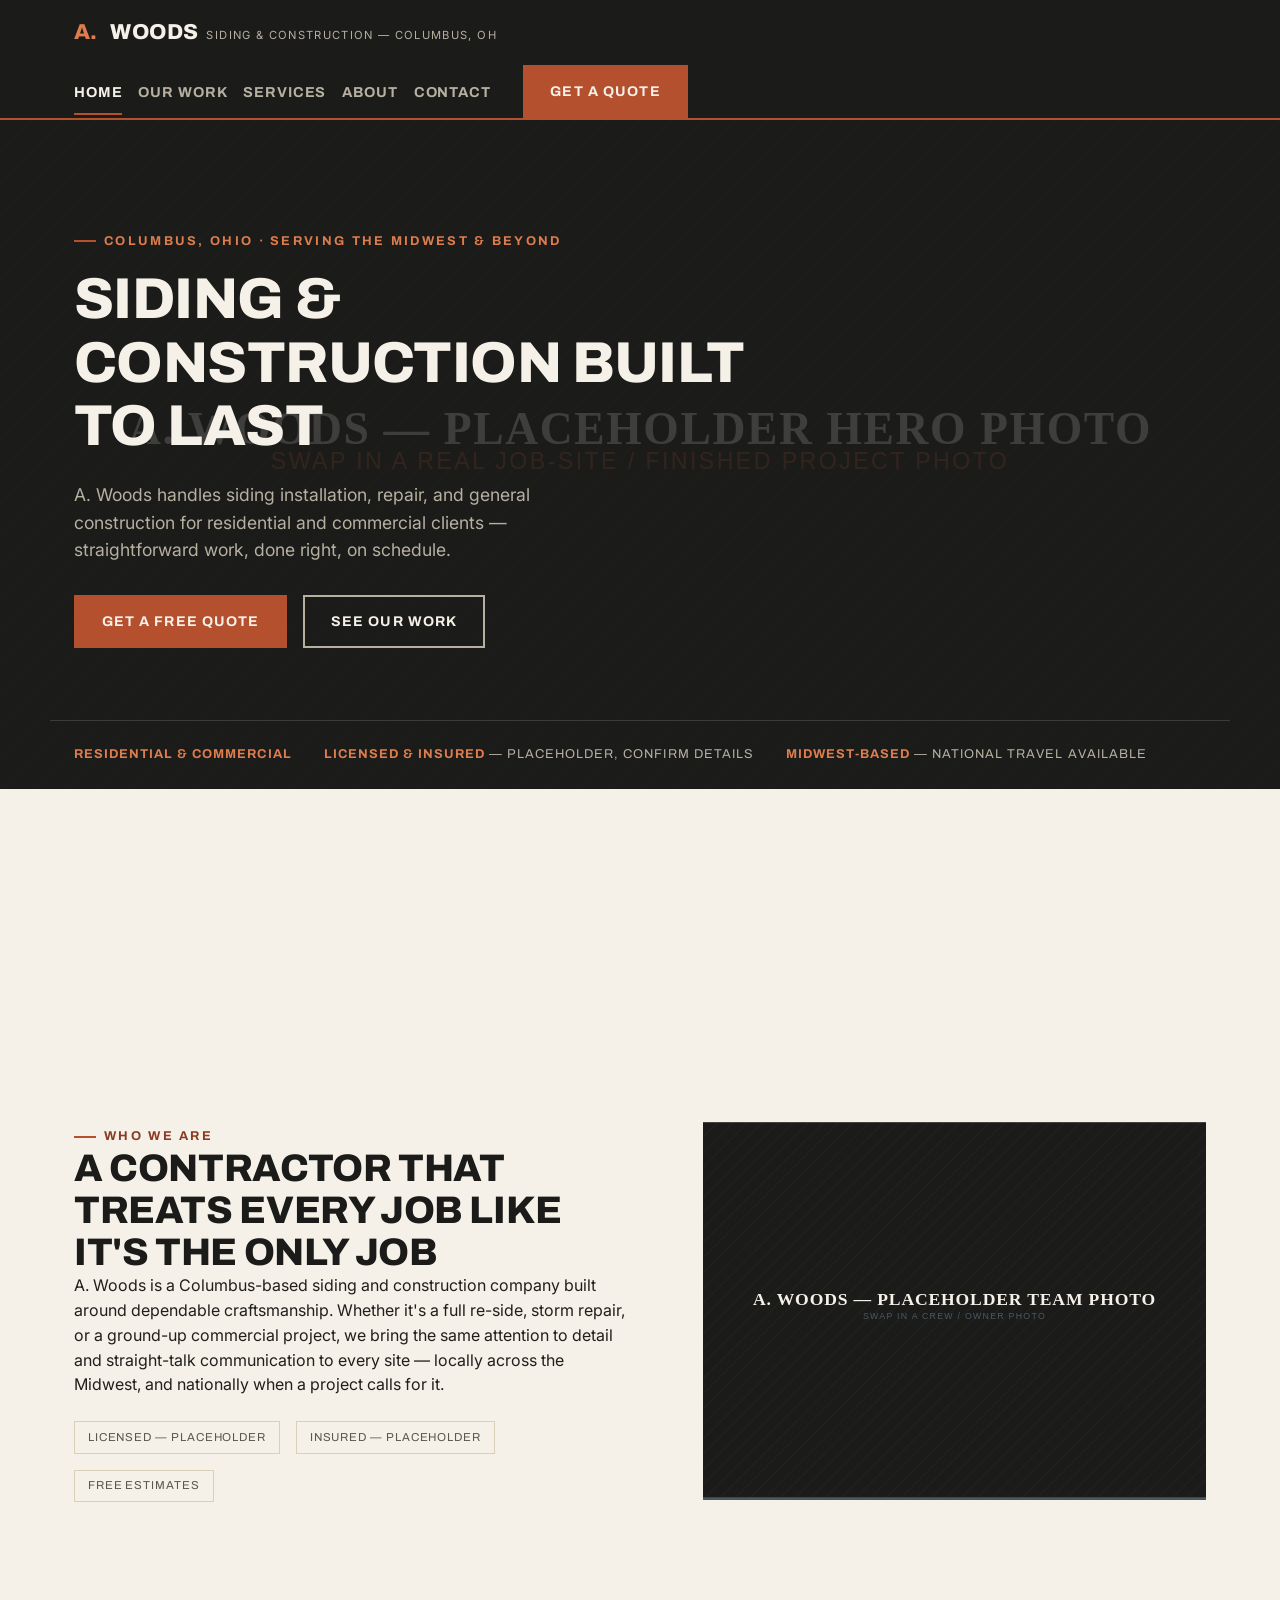
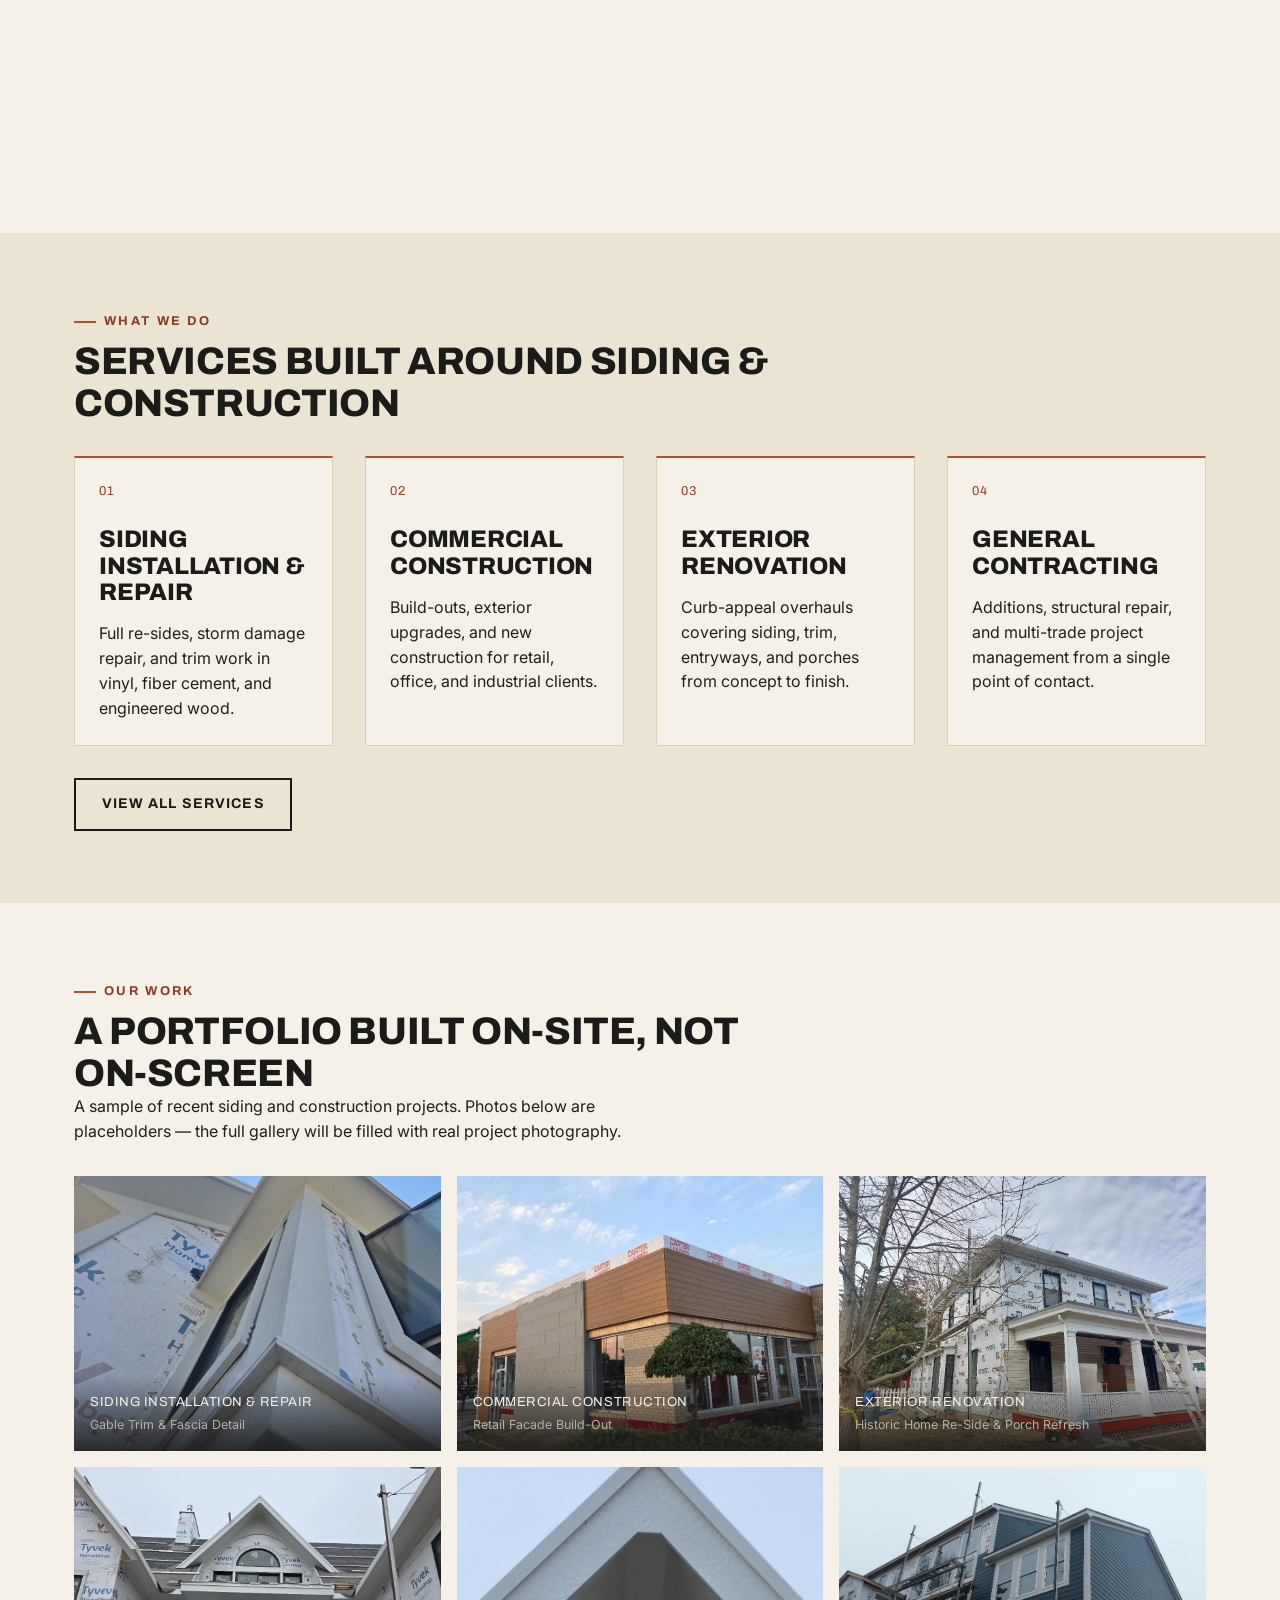
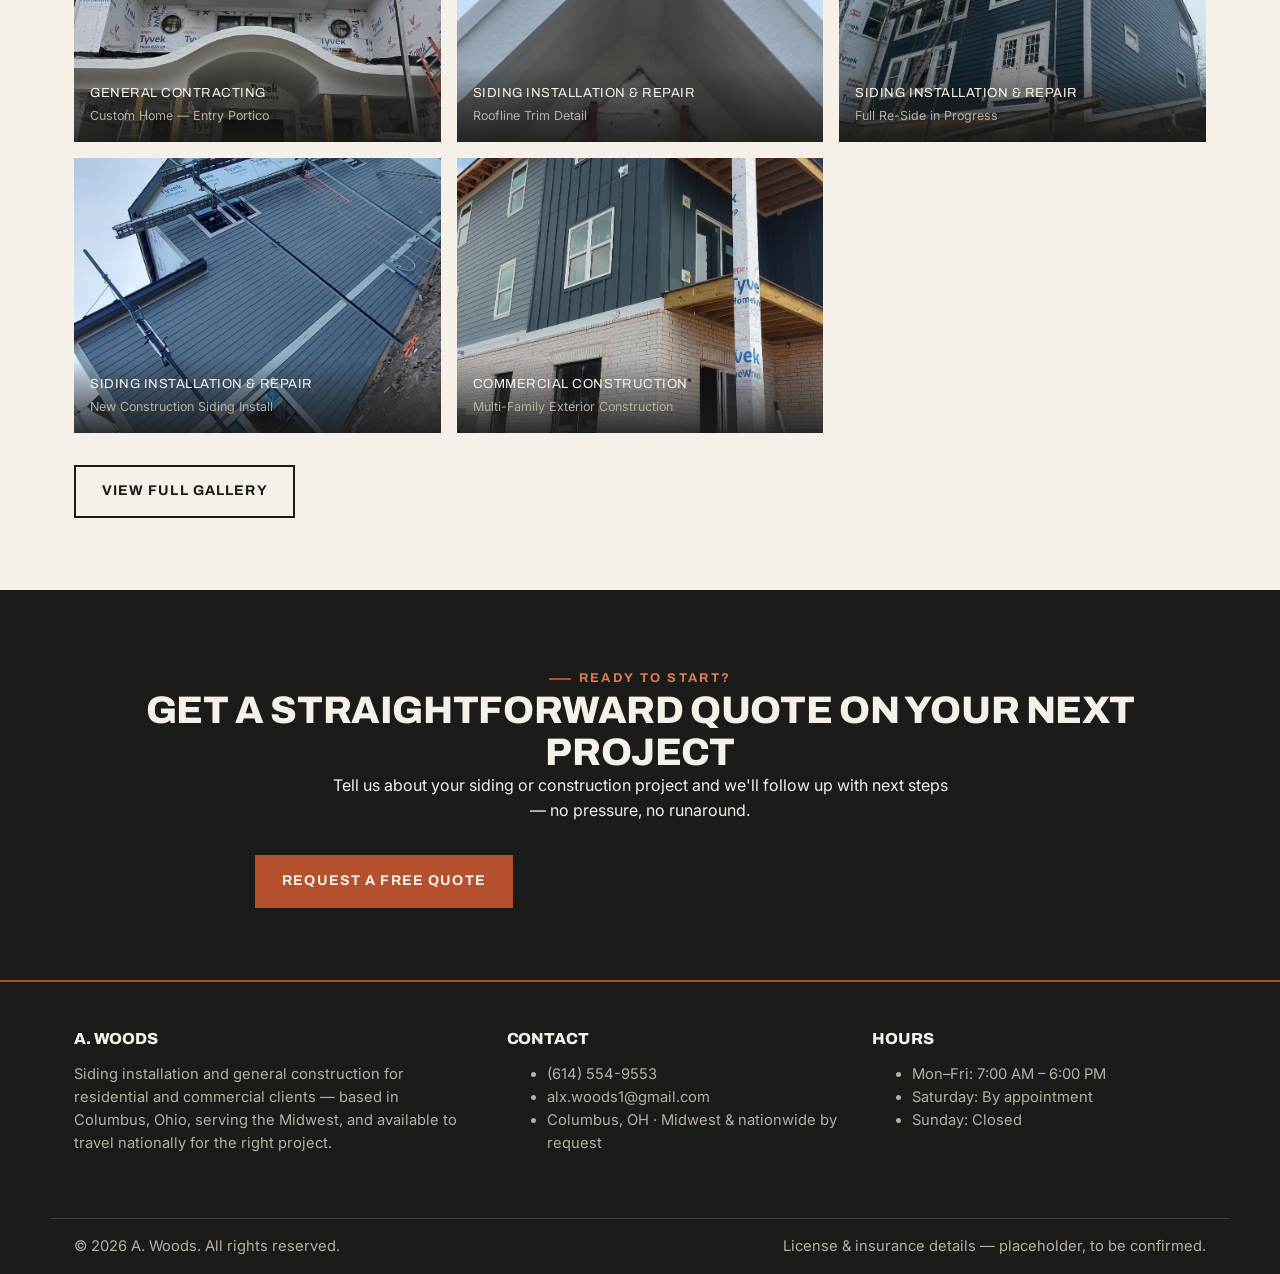
==== index.html @ 6a382641 "Initial commit: A. Woods marketing site prototype Static HTML/CSS/JS site with home, gallery (filter" ====
<!DOCTYPE html>
<html lang="en">
<head>
  <meta charset="UTF-8" />
  <meta name="viewport" content="width=device-width, initial-scale=1.0" />
  <title>A. Woods | Siding &amp; Construction Contractor — Columbus, OH</title>
  <meta name="description" content="A. Woods is a Columbus, Ohio-based siding installation and general construction contractor serving the Midwest and available nationally. Explore our project gallery and request a free quote." />
  <meta property="og:title" content="A. Woods | Siding & Construction Contractor" />
  <meta property="og:description" content="Siding installation and general construction, residential and commercial. Based in Columbus, Ohio — serving the Midwest and beyond." />
  <meta property="og:type" content="website" />
  <!-- NOTE: og:url intentionally omitted — add an absolute URL once a permanent domain is live (see README migration checklist). -->
  <link rel="icon" type="image/svg+xml" href="images/icons/favicon.svg" />
  <link rel="preconnect" href="https://fonts.googleapis.com" />
  <link rel="preconnect" href="https://fonts.gstatic.com" crossorigin />
  <link href="https://fonts.googleapis.com/css2?family=Archivo:wght@700;800&family=Inter:wght@400;500;600&display=swap" rel="stylesheet" />
  <link rel="stylesheet" href="css/base.css" />
  <link rel="stylesheet" href="css/layout.css" />
  <link rel="stylesheet" href="css/components.css" />
</head>
<body>
  <a class="skip-link" href="#main">Skip to content</a>

  <header class="site-header">
    <div class="container site-header__bar">
      <a class="brand" href="index.html"><span class="brand__mark">A.</span>&nbsp;Woods<span class="brand__tag">Siding &amp; Construction — Columbus, OH</span></a>
      <button type="button" class="nav-toggle" id="nav-toggle" aria-expanded="false" aria-controls="site-nav">
        <span class="visually-hidden">Menu</span>
        <span class="nav-toggle__icon" aria-hidden="true"></span>
      </button>
    </div>
    <nav class="site-nav container" id="site-nav" aria-label="Primary">
      <ul class="site-nav__list">
        <li><a class="site-nav__link" href="index.html" aria-current="page">Home</a></li>
        <li><a class="site-nav__link" href="gallery.html">Our Work</a></li>
        <li><a class="site-nav__link" href="services.html">Services</a></li>
        <li><a class="site-nav__link" href="about.html">About</a></li>
        <li><a class="site-nav__link" href="contact.html">Contact</a></li>
      </ul>
      <a class="btn btn--primary site-nav__cta" href="contact.html">Get a Quote</a>
    </nav>
  </header>

  <main id="main">
    <section class="hero">
      <div class="hero__media">
        <!-- PLACEHOLDER IMAGE — swap for a real job-site or finished-project photo -->
        <img src="images/hero/hero-home.svg" alt="" loading="eager" width="1600" height="1000" />
      </div>
      <div class="hero__scrim"></div>
      <div class="container hero__content">
        <p class="eyebrow" style="color:var(--accent-light)">Columbus, Ohio · Serving the Midwest &amp; Beyond</p>
        <h1>Siding &amp; Construction Built to Last</h1>
        <p class="hero__lede">A. Woods handles siding installation, repair, and general construction for residential and commercial clients — straightforward work, done right, on schedule.</p>
        <div class="hero__actions">
          <a class="btn btn--primary" href="contact.html">Get a Free Quote</a>
          <a class="btn btn--outline" href="gallery.html">See Our Work</a>
        </div>
      </div>
      <div class="container hero__strip">
        <span><strong>Residential &amp; Commercial</strong></span>
        <span><strong>Licensed &amp; Insured</strong> — placeholder, confirm details</span>
        <span><strong>Midwest-Based</strong> — national travel available</span>
      </div>
    </section>

    <section class="section">
      <div class="container split">
        <div>
          <p class="eyebrow">Who We Are</p>
          <h2>A Contractor That Treats Every Job Like It's the Only Job</h2>
          <p>A. Woods is a Columbus-based siding and construction company built around dependable craftsmanship. Whether it's a full re-side, storm repair, or a ground-up commercial project, we bring the same attention to detail and straight-talk communication to every site — locally across the Midwest, and nationally when a project calls for it.</p>
          <div class="badge-row">
            <span class="badge">Licensed — placeholder</span>
            <span class="badge">Insured — placeholder</span>
            <span class="badge">Free Estimates</span>
          </div>
        </div>
        <div>
          <img src="images/hero/about-team.svg" alt="Placeholder photo standing in for the A. Woods crew or ownership." loading="lazy" decoding="async" width="1200" height="900" />
        </div>
      </div>
    </section>

    <section class="section section--dim">
      <div class="container">
        <div class="section-head">
          <p class="eyebrow">What We Do</p>
          <h2>Services Built Around Siding &amp; Construction</h2>
        </div>
        <div class="grid grid--4">
          <article class="card card--service">
            <span class="card--service__index">01</span>
            <h3>Siding Installation &amp; Repair</h3>
            <p>Full re-sides, storm damage repair, and trim work in vinyl, fiber cement, and engineered wood.</p>
          </article>
          <article class="card card--service">
            <span class="card--service__index">02</span>
            <h3>Commercial Construction</h3>
            <p>Build-outs, exterior upgrades, and new construction for retail, office, and industrial clients.</p>
          </article>
          <article class="card card--service">
            <span class="card--service__index">03</span>
            <h3>Exterior Renovation</h3>
            <p>Curb-appeal overhauls covering siding, trim, entryways, and porches from concept to finish.</p>
          </article>
          <article class="card card--service">
            <span class="card--service__index">04</span>
            <h3>General Contracting</h3>
            <p>Additions, structural repair, and multi-trade project management from a single point of contact.</p>
          </article>
        </div>
        <p style="margin-top: var(--space-4);"><a class="btn btn--outline-ink" href="services.html">View All Services</a></p>
      </div>
    </section>

    <section class="section">
      <div class="container">
        <div class="section-head">
          <p class="eyebrow">Our Work</p>
          <h2>A Portfolio Built On-Site, Not On-Screen</h2>
          <p>A sample of recent siding and construction projects. Photos below are placeholders — the full gallery will be filled with real project photography.</p>
        </div>
        <div class="gallery-grid" id="gallery-preview" aria-live="polite"></div>
        <p style="margin-top: var(--space-4);"><a class="btn btn--outline-ink" href="gallery.html">View Full Gallery</a></p>
      </div>
    </section>

    <section class="section section--ink">
      <div class="container" style="text-align:center;">
        <p class="eyebrow" style="justify-content:center;color:var(--accent-light)">Ready to Start?</p>
        <h2>Get a Straightforward Quote on Your Next Project</h2>
        <p style="margin-inline:auto;">Tell us about your siding or construction project and we'll follow up with next steps — no pressure, no runaround.</p>
        <p style="margin-top: var(--space-4);"><a class="btn btn--primary" href="contact.html">Request a Free Quote</a></p>
      </div>
    </section>
  </main>

  <footer class="site-footer">
    <div class="container site-footer__grid">
      <div>
        <h3>A. Woods</h3>
        <p>Siding installation and general construction for residential and commercial clients — based in Columbus, Ohio, serving the Midwest, and available to travel nationally for the right project.</p>
      </div>
      <div>
        <h3>Contact</h3>
        <ul>
          <li><a href="tel:+16145549553">(614) 554-9553</a></li>
          <li><a href="mailto:alx.woods1@gmail.com">alx.woods1@gmail.com</a></li>
          <li>Columbus, OH · Midwest &amp; nationwide by request</li>
        </ul>
      </div>
      <div>
        <h3>Hours</h3>
        <ul>
          <li>Mon–Fri: 7:00 AM – 6:00 PM</li>
          <li>Saturday: By appointment</li>
          <li>Sunday: Closed</li>
        </ul>
      </div>
    </div>
    <div class="container site-footer__bottom">
      <p>&copy; <span id="year">2026</span> A. Woods. All rights reserved.</p>
      <p>License &amp; insurance details — placeholder, to be confirmed.</p>
    </div>
  </footer>

  <script src="js/config.js"></script>
  <script src="js/nav.js" defer></script>
  <script src="js/gallery.js" defer></script>
</body>
</html>
---- css/base.css ----
/* ==========================================================================
   A. Woods — base.css
   Reset, design tokens, and base typography.
   ========================================================================== */

:root {
  /* ---- Color tokens ----
     Warm charcoal + cream, rust accent, steel secondary.
     No blue/purple gradients by design — this is an industrial palette. */
  --ink: #1b1b1a;
  --ink-soft: #262523;
  --line-dark: #3d3b36;

  --paper: #f5f1e8;
  --paper-dim: #ece4d2;
  --line: #d9d0ba;

  --text: #201f1c;
  --text-muted: #5c584e;
  --text-on-ink: #f5f1e8;
  --text-on-ink-muted: #b6b0a1;

  --accent: #b5502f;       /* rust — backgrounds, borders, buttons */
  --accent-dark: #8a3c22;  /* accent text on paper (contrast-safe) */
  --accent-light: #dd7c4c; /* accent text/links on ink */

  --steel: #4a5a63;
  --steel-dark: #38454c;

  /* ---- Type ---- */
  --font-head: "Archivo", "Arial Narrow", Arial, sans-serif;
  --font-body: "Inter", -apple-system, BlinkMacSystemFont, "Segoe UI", Roboto, sans-serif;

  /* ---- Spacing scale ---- */
  --space-1: 0.5rem;
  --space-2: 1rem;
  --space-3: 1.5rem;
  --space-4: 2rem;
  --space-5: 3rem;
  --space-6: 4.5rem;
  --space-7: 6.5rem;

  --container-w: 1180px;
  --border-w: 2px;
  --focus-ring: 3px solid var(--accent-dark);
}

/* ---- Reset ---- */
*,
*::before,
*::after {
  box-sizing: border-box;
}

html {
  -webkit-text-size-adjust: 100%;
  scroll-behavior: smooth;
}

body,
h1, h2, h3, h4, p,
figure, blockquote, dl, dd {
  margin: 0;
}

ul[class], ol[class] {
  margin: 0;
  padding: 0;
  list-style: none;
}

img, picture, svg {
  max-width: 100%;
  display: block;
}

input, button, textarea, select {
  font: inherit;
  color: inherit;
}

button {
  cursor: pointer;
}

a {
  color: inherit;
  text-decoration: none;
}

/* Respect reduced-motion preference */
@media (prefers-reduced-motion: reduce) {
  html {
    scroll-behavior: auto;
  }
  *, *::before, *::after {
    animation-duration: 0.01ms !important;
    animation-iteration-count: 1 !important;
    transition-duration: 0.01ms !important;
  }
}

/* ---- Base typography ---- */
body {
  font-family: var(--font-body);
  background: var(--paper);
  color: var(--text);
  line-height: 1.55;
  font-size: 1rem;
}

h1, h2, h3, h4 {
  font-family: var(--font-head);
  font-weight: 800;
  line-height: 1.1;
  letter-spacing: -0.01em;
  color: var(--ink);
  text-transform: uppercase;
}

h1 { font-size: clamp(2.1rem, 5.5vw, 3.6rem); }
h2 { font-size: clamp(1.6rem, 3.6vw, 2.4rem); }
h3 { font-size: clamp(1.2rem, 2.2vw, 1.5rem); }
h4 { font-size: 1.05rem; }

p {
  max-width: 62ch;
}

.eyebrow {
  display: inline-flex;
  align-items: center;
  gap: var(--space-1);
  font-family: var(--font-head);
  font-weight: 700;
  font-size: 0.8rem;
  letter-spacing: 0.18em;
  text-transform: uppercase;
  color: var(--accent-dark);
}

.eyebrow::before {
  content: "";
  width: 22px;
  height: var(--border-w);
  background: var(--accent);
  display: inline-block;
}

/* ---- Focus visibility (accessibility) ---- */
a:focus-visible,
button:focus-visible,
input:focus-visible,
select:focus-visible,
textarea:focus-visible,
[tabindex]:focus-visible {
  outline: var(--focus-ring);
  outline-offset: 2px;
}

/* ---- Layout utilities ---- */
.container {
  width: 100%;
  max-width: var(--container-w);
  margin-inline: auto;
  padding-inline: var(--space-3);
}

.visually-hidden {
  position: absolute !important;
  width: 1px;
  height: 1px;
  overflow: hidden;
  clip: rect(0 0 0 0);
  white-space: nowrap;
}

.skip-link {
  position: absolute;
  left: 0;
  top: -100%;
  background: var(--accent);
  color: var(--text-on-ink);
  padding: var(--space-1) var(--space-2);
  z-index: 1000;
  font-family: var(--font-head);
  font-weight: 700;
  letter-spacing: 0.06em;
  text-transform: uppercase;
  font-size: 0.85rem;
}

.skip-link:focus {
  top: 0;
}

.section {
  padding-block: var(--space-6);
}

.section--tight {
  padding-block: var(--space-5);
}

.section--ink {
  background: var(--ink);
  color: var(--text-on-ink);
}

.section--ink h1,
.section--ink h2,
.section--ink h3 {
  color: var(--text-on-ink);
}

.section--dim {
  background: var(--paper-dim);
}

.section-head {
  max-width: 44rem;
  margin-bottom: var(--space-4);
}

.section-head h2 {
  margin-top: var(--space-1);
}
---- css/layout.css ----
/* ==========================================================================
   A. Woods — layout.css
   Header/nav, footer, and page-level grid scaffolding.
   ========================================================================== */

/* ---- Site header ---- */
.site-header {
  position: sticky;
  top: 0;
  z-index: 100;
  background: var(--ink);
  border-bottom: var(--border-w) solid var(--accent);
}

.site-header__bar {
  display: flex;
  align-items: center;
  justify-content: space-between;
  padding-block: var(--space-2);
  gap: var(--space-3);
}

.brand {
  display: flex;
  align-items: baseline;
  gap: var(--space-1);
  font-family: var(--font-head);
  color: var(--text-on-ink);
  font-size: 1.35rem;
  font-weight: 800;
  letter-spacing: 0.02em;
  text-transform: uppercase;
}

.brand__mark {
  color: var(--accent-light);
}

.brand__tag {
  display: none;
  font-family: var(--font-body);
  font-weight: 400;
  font-size: 0.7rem;
  letter-spacing: 0.12em;
  color: var(--text-on-ink-muted);
  text-transform: uppercase;
}

@media (min-width: 640px) {
  .brand__tag {
    display: inline;
  }
}

.nav-toggle {
  background: transparent;
  border: var(--border-w) solid var(--line-dark);
  color: var(--text-on-ink);
  width: 44px;
  height: 44px;
  display: inline-flex;
  align-items: center;
  justify-content: center;
  padding: 0;
}

.nav-toggle__icon,
.nav-toggle__icon::before,
.nav-toggle__icon::after {
  content: "";
  display: block;
  width: 20px;
  height: 2px;
  background: currentColor;
  position: relative;
}

.nav-toggle__icon::before {
  position: absolute;
  top: -6px;
}

.nav-toggle__icon::after {
  position: absolute;
  top: 6px;
}

@media (min-width: 900px) {
  .nav-toggle {
    display: none;
  }
}

.site-nav {
  display: none;
  flex-direction: column;
  border-top: 1px solid var(--line-dark);
}

.site-nav.is-open {
  display: flex;
}

.site-nav__list {
  display: flex;
  flex-direction: column;
}

.site-nav__link {
  display: block;
  padding: var(--space-2) var(--space-3);
  font-family: var(--font-head);
  font-weight: 700;
  font-size: 0.9rem;
  letter-spacing: 0.06em;
  text-transform: uppercase;
  color: var(--text-on-ink-muted);
  border-bottom: 1px solid var(--line-dark);
}

.site-nav__link:hover,
.site-nav__link:focus-visible,
.site-nav__link[aria-current="page"] {
  color: var(--text-on-ink);
  background: var(--ink-soft);
}

.site-nav__cta {
  margin: var(--space-2) var(--space-3);
}

@media (min-width: 900px) {
  .site-nav {
    display: flex;
    flex-direction: row;
    align-items: center;
    border-top: none;
    gap: var(--space-4);
  }

  .site-nav__list {
    flex-direction: row;
    gap: var(--space-2);
  }

  .site-nav__link {
    border-bottom: none;
    padding: var(--space-1) 0;
    position: relative;
  }

  .site-nav__link::after {
    content: "";
    position: absolute;
    left: 0;
    bottom: -4px;
    height: var(--border-w);
    width: 0;
    background: var(--accent);
    transition: width 0.15s ease-out;
  }

  .site-nav__link:hover::after,
  .site-nav__link:focus-visible::after,
  .site-nav__link[aria-current="page"]::after {
    width: 100%;
  }

  .site-nav__link:hover,
  .site-nav__link:focus-visible,
  .site-nav__link[aria-current="page"] {
    background: transparent;
  }

  .site-nav__cta {
    margin: 0;
  }
}

/* ---- Footer ---- */
.site-footer {
  background: var(--ink);
  color: var(--text-on-ink-muted);
  border-top: var(--border-w) solid var(--accent);
}

.site-footer__grid {
  display: grid;
  gap: var(--space-4);
  padding-block: var(--space-5);
}

@media (min-width: 700px) {
  .site-footer__grid {
    grid-template-columns: 1.2fr 1fr 1fr;
  }
}

.site-footer h3 {
  color: var(--text-on-ink);
  font-size: 1rem;
  margin-bottom: var(--space-2);
}

.site-footer p,
.site-footer li {
  font-size: 0.92rem;
}

.site-footer a:hover,
.site-footer a:focus-visible {
  color: var(--accent-light);
}

.site-footer__bottom {
  border-top: 1px solid var(--line-dark);
  padding-block: var(--space-2);
  font-size: 0.8rem;
  display: flex;
  flex-wrap: wrap;
  gap: var(--space-2);
  justify-content: space-between;
}

/* ---- Grid scaffolding ---- */
.grid {
  display: grid;
  gap: var(--space-4);
}

.grid--2 {
  grid-template-columns: 1fr;
}

.grid--3 {
  grid-template-columns: 1fr;
}

.grid--4 {
  grid-template-columns: repeat(2, 1fr);
}

@media (min-width: 640px) {
  .grid--2 { grid-template-columns: repeat(2, 1fr); }
  .grid--3 { grid-template-columns: repeat(2, 1fr); }
}

@media (min-width: 960px) {
  .grid--3 { grid-template-columns: repeat(3, 1fr); }
  .grid--4 { grid-template-columns: repeat(4, 1fr); }
}

.split {
  display: grid;
  gap: var(--space-4);
  align-items: center;
}

@media (min-width: 860px) {
  .split {
    grid-template-columns: 1.05fr 0.95fr;
    gap: var(--space-6);
  }
  .split--reverse {
    grid-template-columns: 0.95fr 1.05fr;
  }
  .split--reverse > *:first-child {
    order: 2;
  }
}
---- css/components.css ----
/* ==========================================================================
   A. Woods — components.css
   Buttons, hero, cards, gallery + lightbox, forms, badges.
   ========================================================================== */

/* ---- Buttons ---- */
.btn {
  display: inline-flex;
  align-items: center;
  gap: var(--space-1);
  padding: 0.85rem 1.6rem;
  font-family: var(--font-head);
  font-weight: 700;
  font-size: 0.88rem;
  letter-spacing: 0.08em;
  text-transform: uppercase;
  border: var(--border-w) solid transparent;
  transition: transform 0.12s ease-out, background-color 0.12s ease-out, color 0.12s ease-out;
  white-space: nowrap;
}

.btn:active {
  transform: translateY(1px);
}

.btn--primary {
  background: var(--accent);
  color: var(--text-on-ink);
  border-color: var(--accent);
}

.btn--primary:hover,
.btn--primary:focus-visible {
  background: var(--accent-dark);
  border-color: var(--accent-dark);
}

.btn--outline {
  background: transparent;
  color: var(--text-on-ink);
  border-color: var(--text-on-ink-muted);
}

.btn--outline:hover,
.btn--outline:focus-visible {
  border-color: var(--accent-light);
  color: var(--accent-light);
}

.btn--outline-ink {
  background: transparent;
  color: var(--ink);
  border-color: var(--ink);
}

.btn--outline-ink:hover,
.btn--outline-ink:focus-visible {
  background: var(--ink);
  color: var(--text-on-ink);
}

.btn--block {
  width: 100%;
  justify-content: center;
}

.btn[disabled] {
  opacity: 0.55;
  cursor: not-allowed;
}

/* ---- Hero ---- */
.hero {
  position: relative;
  color: var(--text-on-ink);
  background: var(--ink);
  overflow: hidden;
}

.hero__media {
  position: absolute;
  inset: 0;
  z-index: 0;
}

.hero__media img {
  width: 100%;
  height: 100%;
  object-fit: cover;
}

.hero__scrim {
  position: absolute;
  inset: 0;
  z-index: 1;
  background: linear-gradient(180deg, rgba(27, 27, 26, 0.78) 0%, rgba(27, 27, 26, 0.9) 100%);
}

.hero__content {
  position: relative;
  z-index: 2;
  padding-block: var(--space-7) var(--space-6);
}

.hero__content h1 {
  color: var(--text-on-ink);
  margin-top: var(--space-2);
  max-width: 20ch;
}

.hero__lede {
  margin-top: var(--space-3);
  max-width: 42ch;
  font-size: 1.1rem;
  color: var(--text-on-ink-muted);
}

.hero__actions {
  display: flex;
  flex-wrap: wrap;
  gap: var(--space-2);
  margin-top: var(--space-4);
}

.hero__strip {
  position: relative;
  z-index: 2;
  border-top: 1px solid var(--line-dark);
  display: flex;
  flex-wrap: wrap;
  gap: var(--space-4);
  padding-block: var(--space-3);
  font-family: var(--font-head);
  font-size: 0.8rem;
  letter-spacing: 0.08em;
  text-transform: uppercase;
  color: var(--text-on-ink-muted);
}

.hero__strip strong {
  color: var(--accent-light);
}

/* Simple banner variant used on interior pages (Services / Contact) */
.page-banner {
  position: relative;
  color: var(--text-on-ink);
  background: var(--ink);
}

.page-banner__media {
  position: absolute;
  inset: 0;
}

.page-banner__media img {
  width: 100%;
  height: 100%;
  object-fit: cover;
}

.page-banner__scrim {
  position: absolute;
  inset: 0;
  background: rgba(27, 27, 26, 0.82);
}

.page-banner__content {
  position: relative;
  z-index: 1;
  padding-block: var(--space-6) var(--space-5);
}

.page-banner__content h1 {
  color: var(--text-on-ink);
  margin-top: var(--space-2);
}

/* ---- Cards ---- */
.card {
  background: var(--paper);
  border: 1px solid var(--line);
  padding: var(--space-3);
  position: relative;
}

.card--service {
  border-top: var(--border-w) solid var(--accent);
  display: flex;
  flex-direction: column;
  gap: var(--space-2);
}

.card--service h3 {
  margin-top: var(--space-1);
}

.card--service__index {
  font-family: var(--font-head);
  font-size: 0.8rem;
  letter-spacing: 0.1em;
  color: var(--accent-dark);
}

.card--service ul {
  margin-top: auto;
  padding-top: var(--space-2);
  border-top: 1px solid var(--line);
  display: flex;
  flex-direction: column;
  gap: 0.35rem;
  font-size: 0.9rem;
  color: var(--text-muted);
}

.card--service li::before {
  content: "— ";
  color: var(--accent-dark);
}

.card--credential {
  border-left: var(--border-w) solid var(--steel);
  padding: var(--space-2) var(--space-3);
  background: var(--paper-dim);
}

/* ---- Gallery ---- */
.gallery-filters {
  display: flex;
  flex-wrap: wrap;
  gap: var(--space-1);
  margin-bottom: var(--space-4);
}

.filter-btn {
  border: 1px solid var(--line);
  background: transparent;
  color: var(--text-muted);
  padding: 0.55rem 1.1rem;
  font-family: var(--font-head);
  font-size: 0.78rem;
  font-weight: 700;
  letter-spacing: 0.06em;
  text-transform: uppercase;
}

.filter-btn:hover,
.filter-btn:focus-visible {
  border-color: var(--accent);
  color: var(--ink);
}

.filter-btn[aria-pressed="true"] {
  background: var(--ink);
  border-color: var(--ink);
  color: var(--text-on-ink);
}

.gallery-grid {
  display: grid;
  grid-template-columns: 1fr;
  gap: var(--space-2);
}

@media (min-width: 620px) {
  .gallery-grid {
    grid-template-columns: repeat(2, 1fr);
  }
}

@media (min-width: 960px) {
  .gallery-grid {
    grid-template-columns: repeat(3, 1fr);
  }
}

.gallery-item {
  transition: opacity 0.15s ease-out;
}

.gallery-item[hidden] {
  display: none;
}

.gallery-tile {
  position: relative;
  display: block;
  width: 100%;
  border: 0;
  padding: 0;
  background: var(--ink);
  aspect-ratio: 4 / 3;
  overflow: hidden;
}

.gallery-tile img {
  width: 100%;
  height: 100%;
  object-fit: cover;
  transition: transform 0.25s ease-out;
}

.gallery-tile:hover img,
.gallery-tile:focus-visible img {
  transform: scale(1.04);
}

.gallery-tile__caption {
  position: absolute;
  left: 0;
  right: 0;
  bottom: 0;
  padding: var(--space-2);
  background: linear-gradient(180deg, transparent, rgba(27, 27, 26, 0.88));
  color: var(--text-on-ink);
  text-align: left;
  font-family: var(--font-head);
  font-size: 0.82rem;
  letter-spacing: 0.04em;
  text-transform: uppercase;
}

.gallery-tile__caption span {
  display: block;
  font-family: var(--font-body);
  font-weight: 400;
  text-transform: none;
  letter-spacing: 0;
  font-size: 0.78rem;
  color: var(--text-on-ink-muted);
  margin-top: 0.2rem;
}

.gallery-empty {
  padding: var(--space-4);
  border: 1px dashed var(--line);
  color: var(--text-muted);
  text-align: center;
  display: none;
}

.gallery-empty.is-visible {
  display: block;
}

/* ---- Lightbox ---- */
.lightbox {
  position: fixed;
  inset: 0;
  z-index: 1000;
  display: none;
  background: rgba(15, 15, 14, 0.94);
}

.lightbox.is-open {
  display: flex;
  align-items: center;
  justify-content: center;
}

.lightbox__dialog {
  position: relative;
  width: min(92vw, 1100px);
  max-height: 88vh;
  display: flex;
  flex-direction: column;
}

.lightbox__frame {
  position: relative;
  background: var(--ink-soft);
  border: 1px solid var(--line-dark);
}

.lightbox__frame img {
  width: 100%;
  max-height: 72vh;
  object-fit: contain;
  background: var(--ink);
}

.lightbox__caption {
  padding: var(--space-2) var(--space-1) 0;
  color: var(--text-on-ink-muted);
  font-size: 0.9rem;
}

.lightbox__caption strong {
  color: var(--text-on-ink);
  display: block;
  font-family: var(--font-head);
  letter-spacing: 0.03em;
  text-transform: uppercase;
  font-size: 0.95rem;
}

.lightbox__close,
.lightbox__nav {
  position: absolute;
  background: var(--ink);
  color: var(--text-on-ink);
  border: 1px solid var(--line-dark);
  width: 44px;
  height: 44px;
  display: inline-flex;
  align-items: center;
  justify-content: center;
  font-size: 1.1rem;
}

.lightbox__close:hover,
.lightbox__nav:hover,
.lightbox__close:focus-visible,
.lightbox__nav:focus-visible {
  border-color: var(--accent);
  color: var(--accent-light);
}

.lightbox__close {
  top: -50px;
  right: 0;
}

.lightbox__nav--prev {
  left: 8px;
  top: 50%;
  transform: translateY(-50%);
}

.lightbox__nav--next {
  right: 8px;
  top: 50%;
  transform: translateY(-50%);
}

@media (min-width: 700px) {
  .lightbox__nav--prev { left: -60px; }
  .lightbox__nav--next { right: -60px; }
}

/* ---- Forms ---- */
.form {
  display: grid;
  gap: var(--space-3);
}

.form__row {
  display: grid;
  gap: var(--space-3);
}

@media (min-width: 640px) {
  .form__row--2 {
    grid-template-columns: 1fr 1fr;
  }
}

.field {
  display: flex;
  flex-direction: column;
  gap: 0.4rem;
}

.field label {
  font-family: var(--font-head);
  font-size: 0.78rem;
  font-weight: 700;
  letter-spacing: 0.08em;
  text-transform: uppercase;
  color: var(--ink);
}

.field input,
.field select,
.field textarea {
  border: 1px solid var(--line);
  background: var(--paper);
  padding: 0.75rem 0.9rem;
  font-size: 1rem;
  color: var(--text);
}

.field input:focus-visible,
.field select:focus-visible,
.field textarea:focus-visible {
  outline: var(--focus-ring);
  outline-offset: 0;
  border-color: var(--accent-dark);
}

.field textarea {
  min-height: 140px;
  resize: vertical;
}

.field__error {
  font-size: 0.82rem;
  color: var(--accent-dark);
  min-height: 1.1em;
}

.field--invalid input,
.field--invalid select,
.field--invalid textarea {
  border-color: var(--accent-dark);
}

/* Honeypot: hidden from sighted users and keyboard tab order,
   but still present in the DOM for simple bots to fill in. */
.field--honeypot {
  position: absolute !important;
  width: 1px;
  height: 1px;
  overflow: hidden;
  left: -9999px;
}

.form-status {
  padding: var(--space-2) var(--space-3);
  border: 1px solid var(--line);
  display: none;
  font-size: 0.95rem;
}

.form-status.is-visible {
  display: block;
}

.form-status--success {
  border-color: var(--steel);
  background: #eef2f1;
  color: var(--steel-dark);
}

.form-status--error {
  border-color: var(--accent);
  background: #f7e9e2;
  color: var(--accent-dark);
}

.h-captcha-wrap {
  min-height: 78px;
}

/* ---- Badges / credentials ---- */
.badge-row {
  display: flex;
  flex-wrap: wrap;
  gap: var(--space-2);
  margin-top: var(--space-3);
}

.badge {
  border: 1px solid var(--line);
  padding: 0.4rem 0.8rem;
  font-family: var(--font-head);
  font-size: 0.72rem;
  letter-spacing: 0.08em;
  text-transform: uppercase;
  color: var(--text-muted);
}
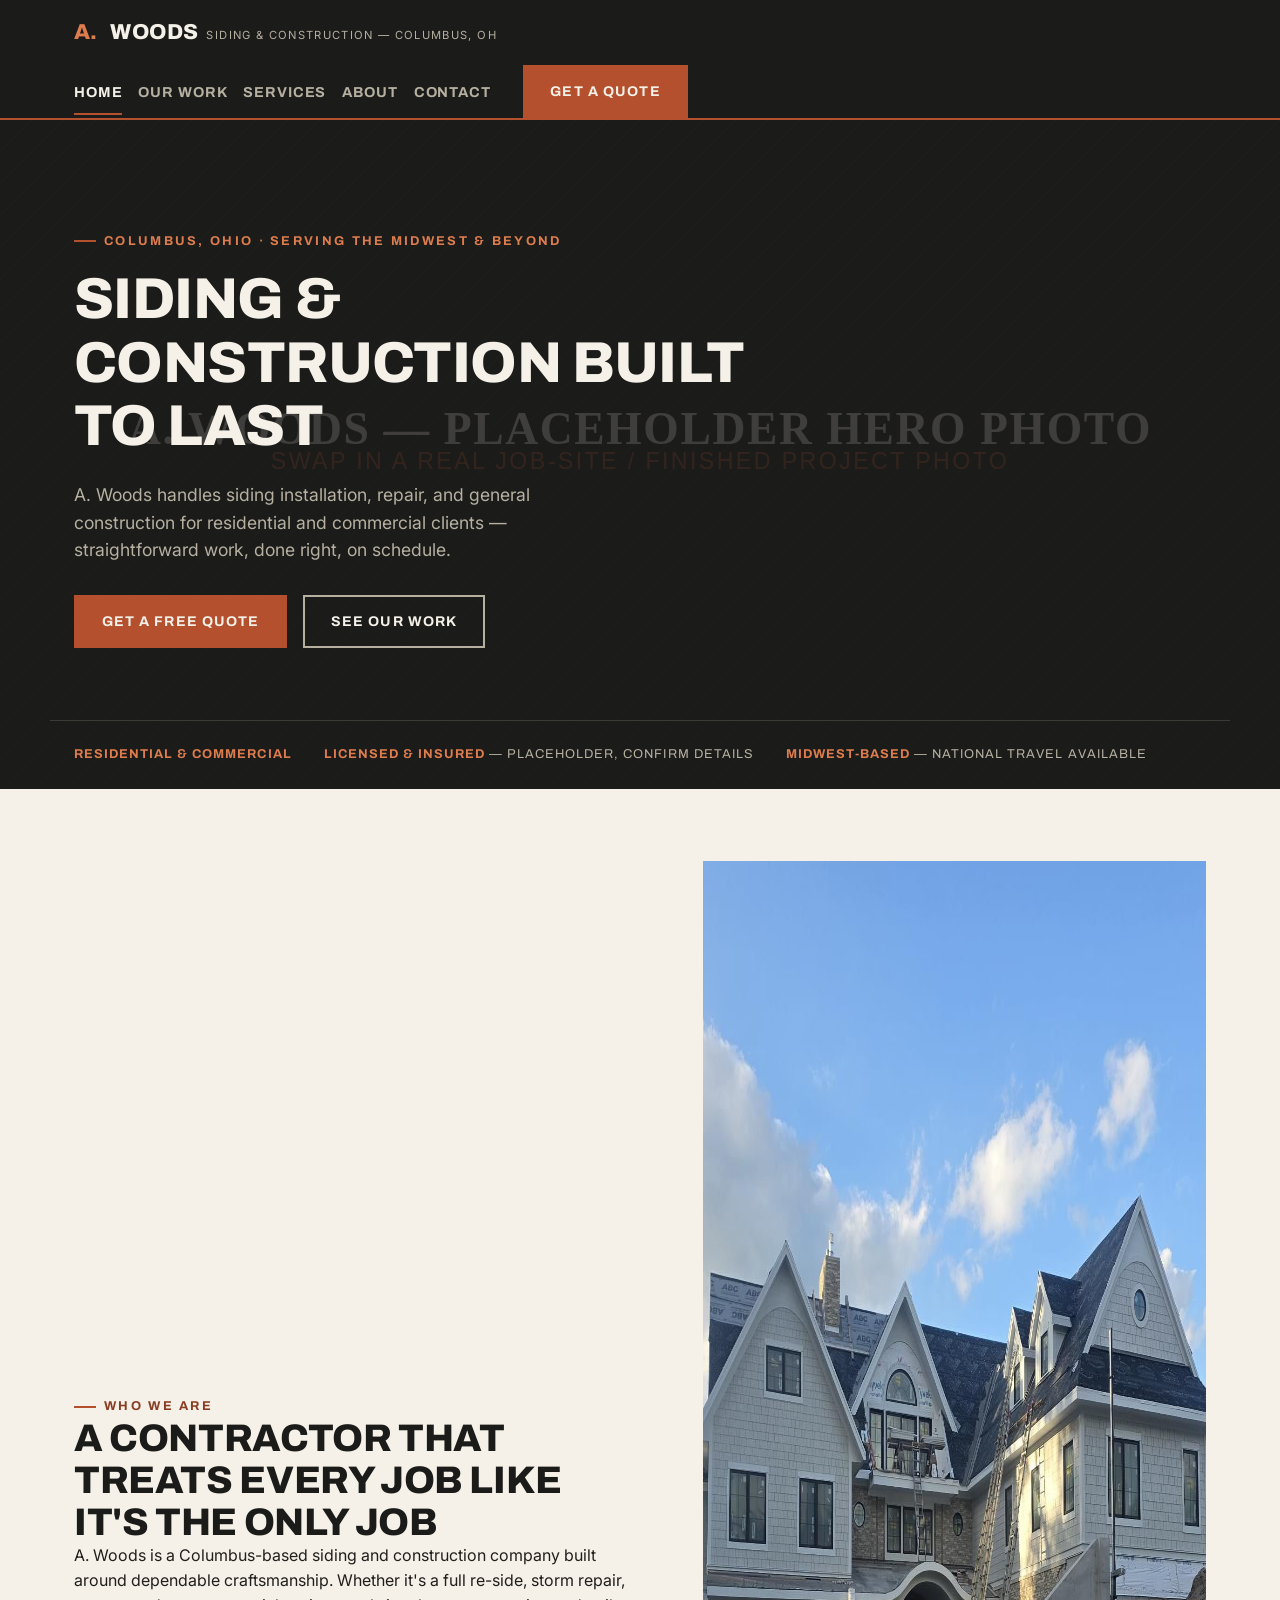
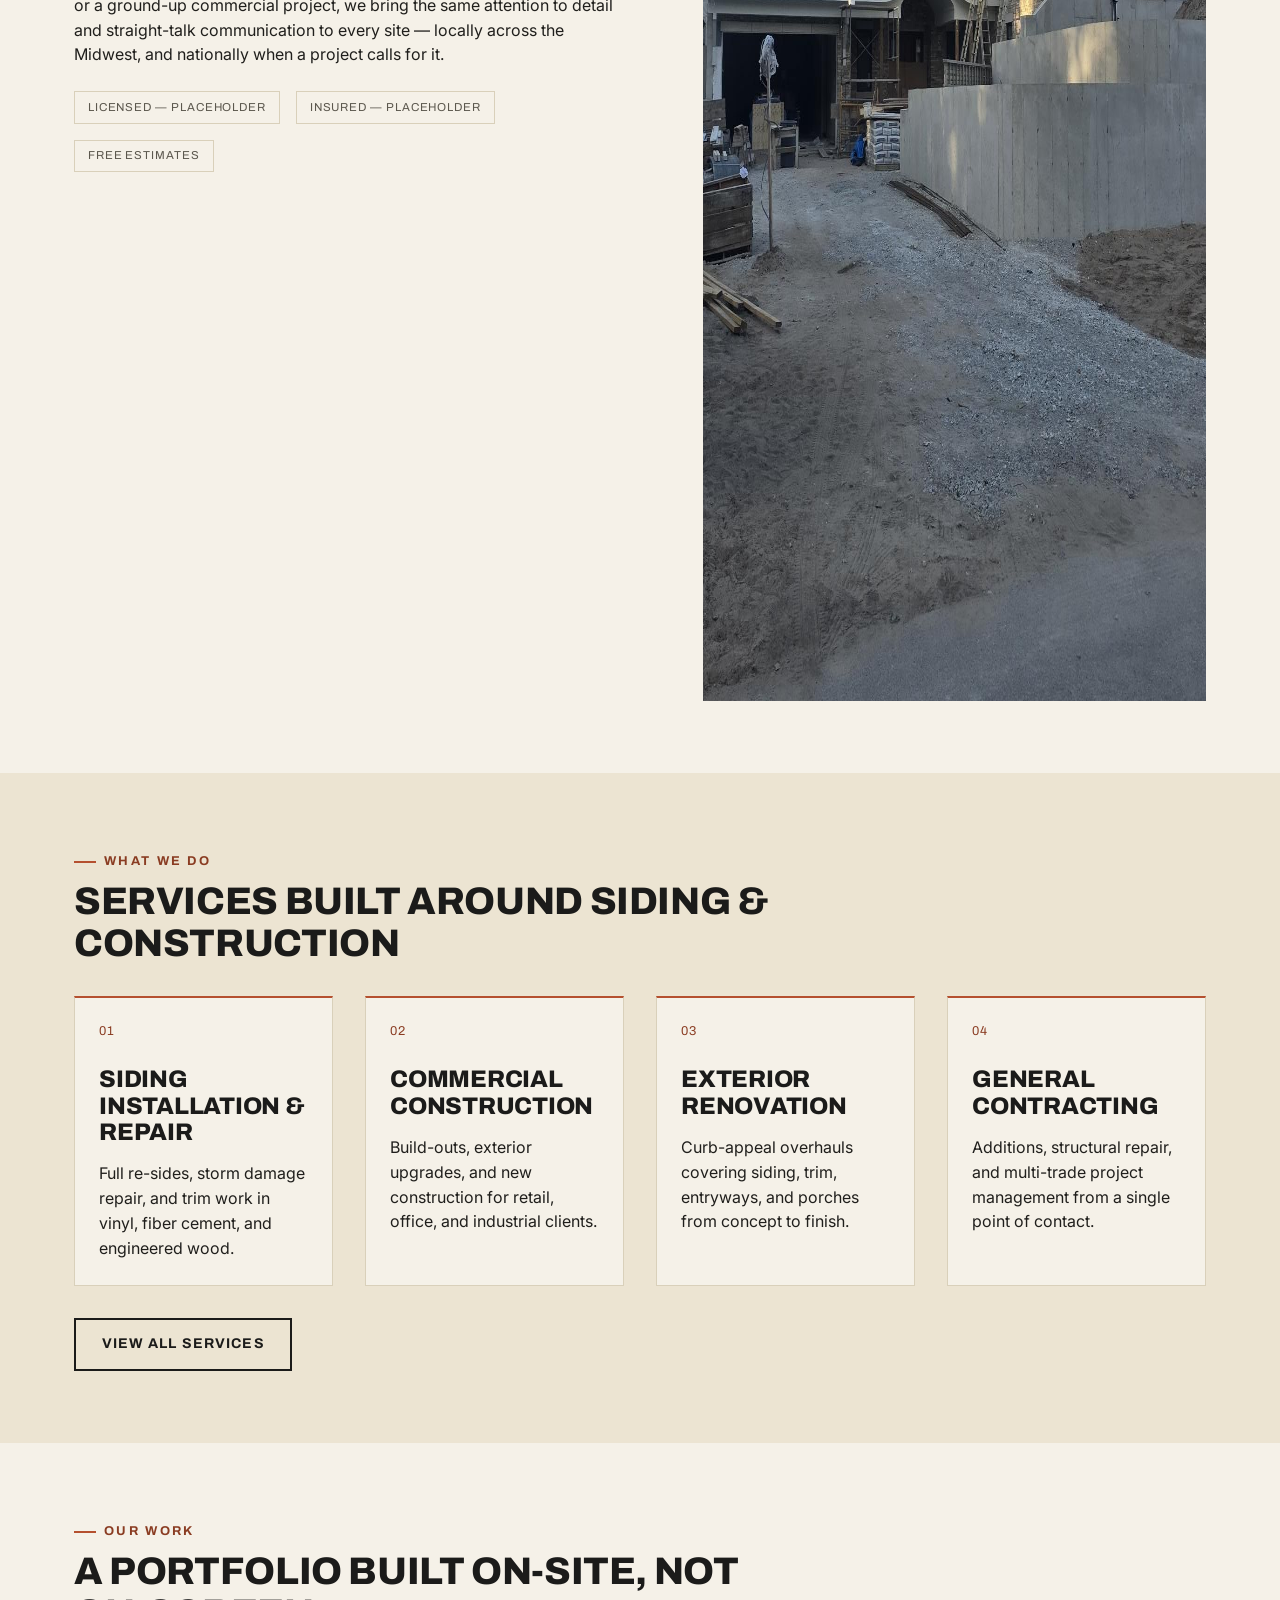
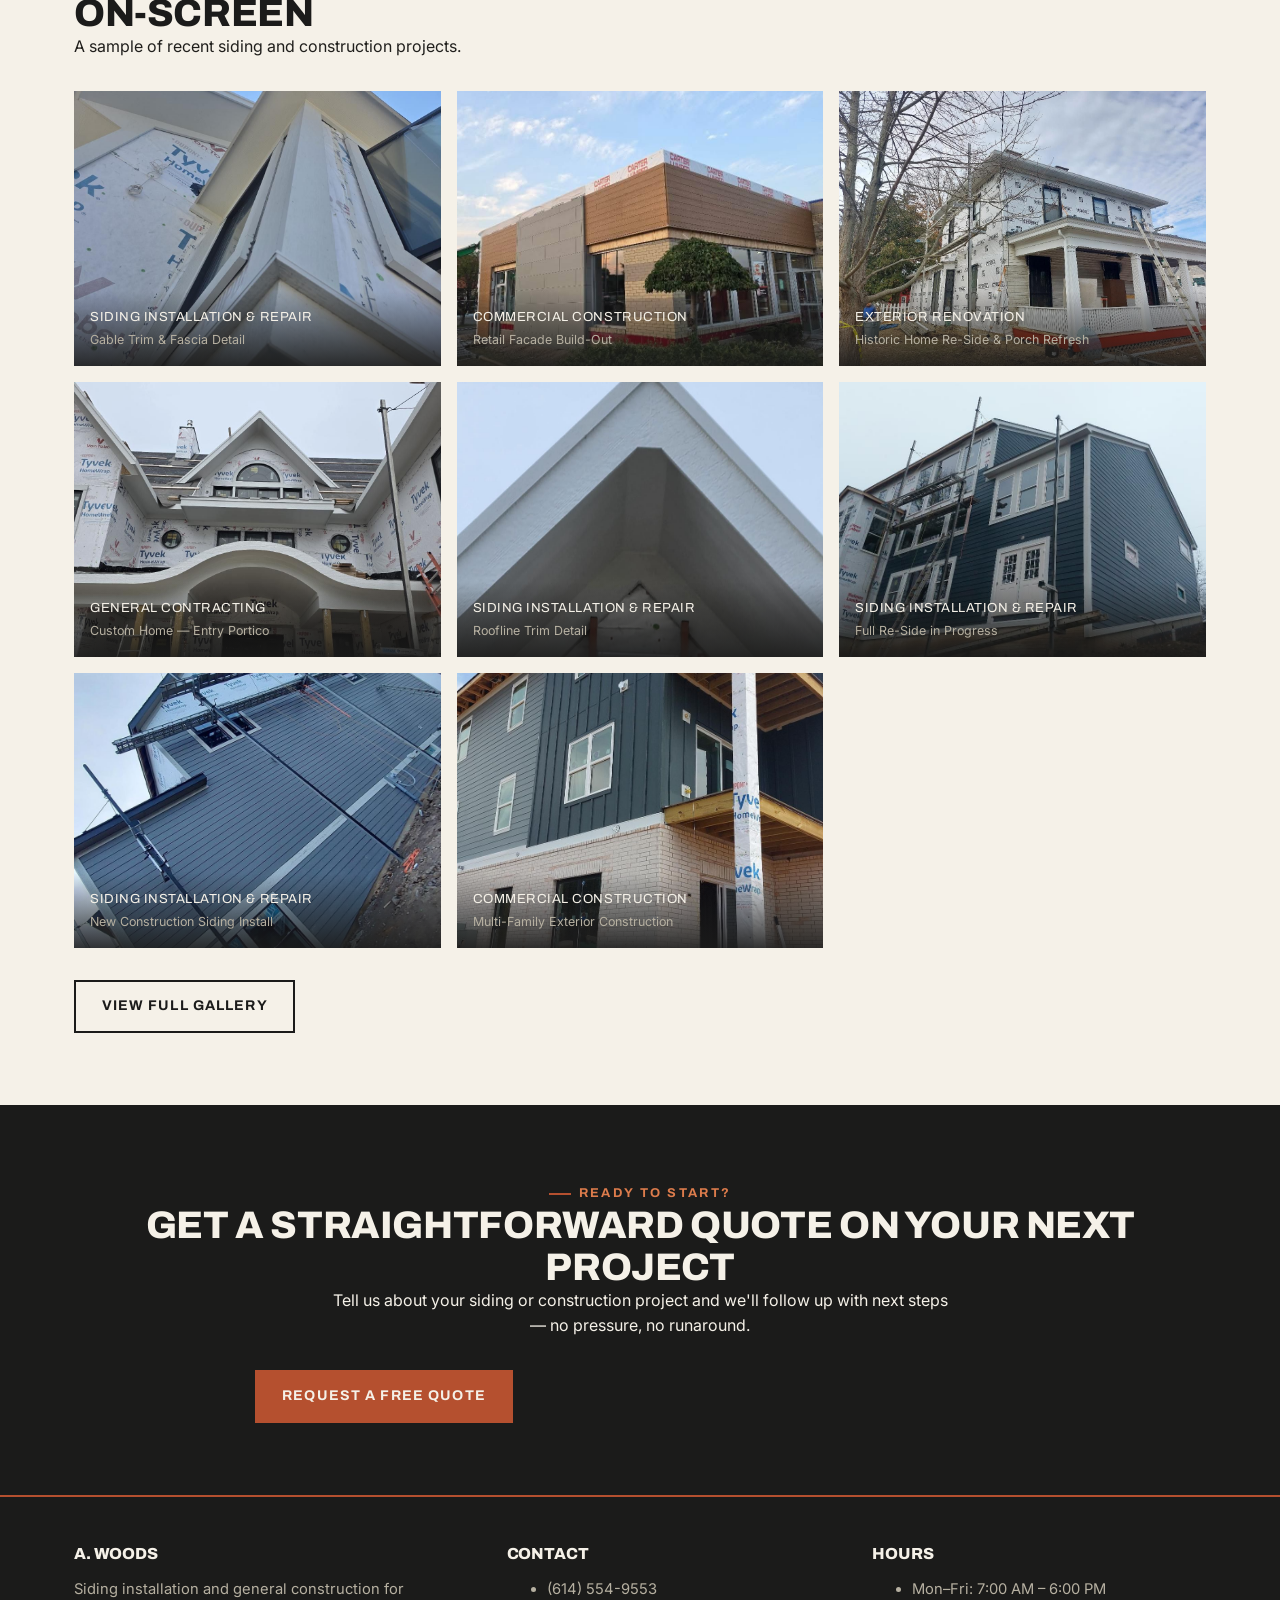
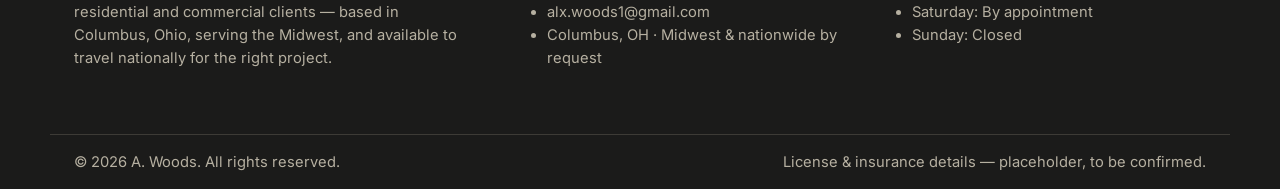
==== commit 96a8d69b: "Replace crew placeholder photos with real project photos, drop stale copy Swapped the generic team-p" ====
--- a/index.html
+++ b/index.html
@@ -76,7 +76,7 @@
           </div>
         </div>
         <div>
-          <img src="images/hero/about-team.svg" alt="Placeholder photo standing in for the A. Woods crew or ownership." loading="lazy" decoding="async" width="1200" height="900" />
+          <img src="images/gallery/general-contracting-02.jpg" alt="Large custom home with completed shake-style siding, stone accents, multiple gables, and a poured concrete retaining wall." loading="lazy" decoding="async" width="1080" height="1440" />
         </div>
       </div>
     </section>
@@ -118,7 +118,7 @@
         <div class="section-head">
           <p class="eyebrow">Our Work</p>
           <h2>A Portfolio Built On-Site, Not On-Screen</h2>
-          <p>A sample of recent siding and construction projects. Photos below are placeholders — the full gallery will be filled with real project photography.</p>
+          <p>A sample of recent siding and construction projects.</p>
         </div>
         <div class="gallery-grid" id="gallery-preview" aria-live="polite"></div>
         <p style="margin-top: var(--space-4);"><a class="btn btn--outline-ink" href="gallery.html">View Full Gallery</a></p>
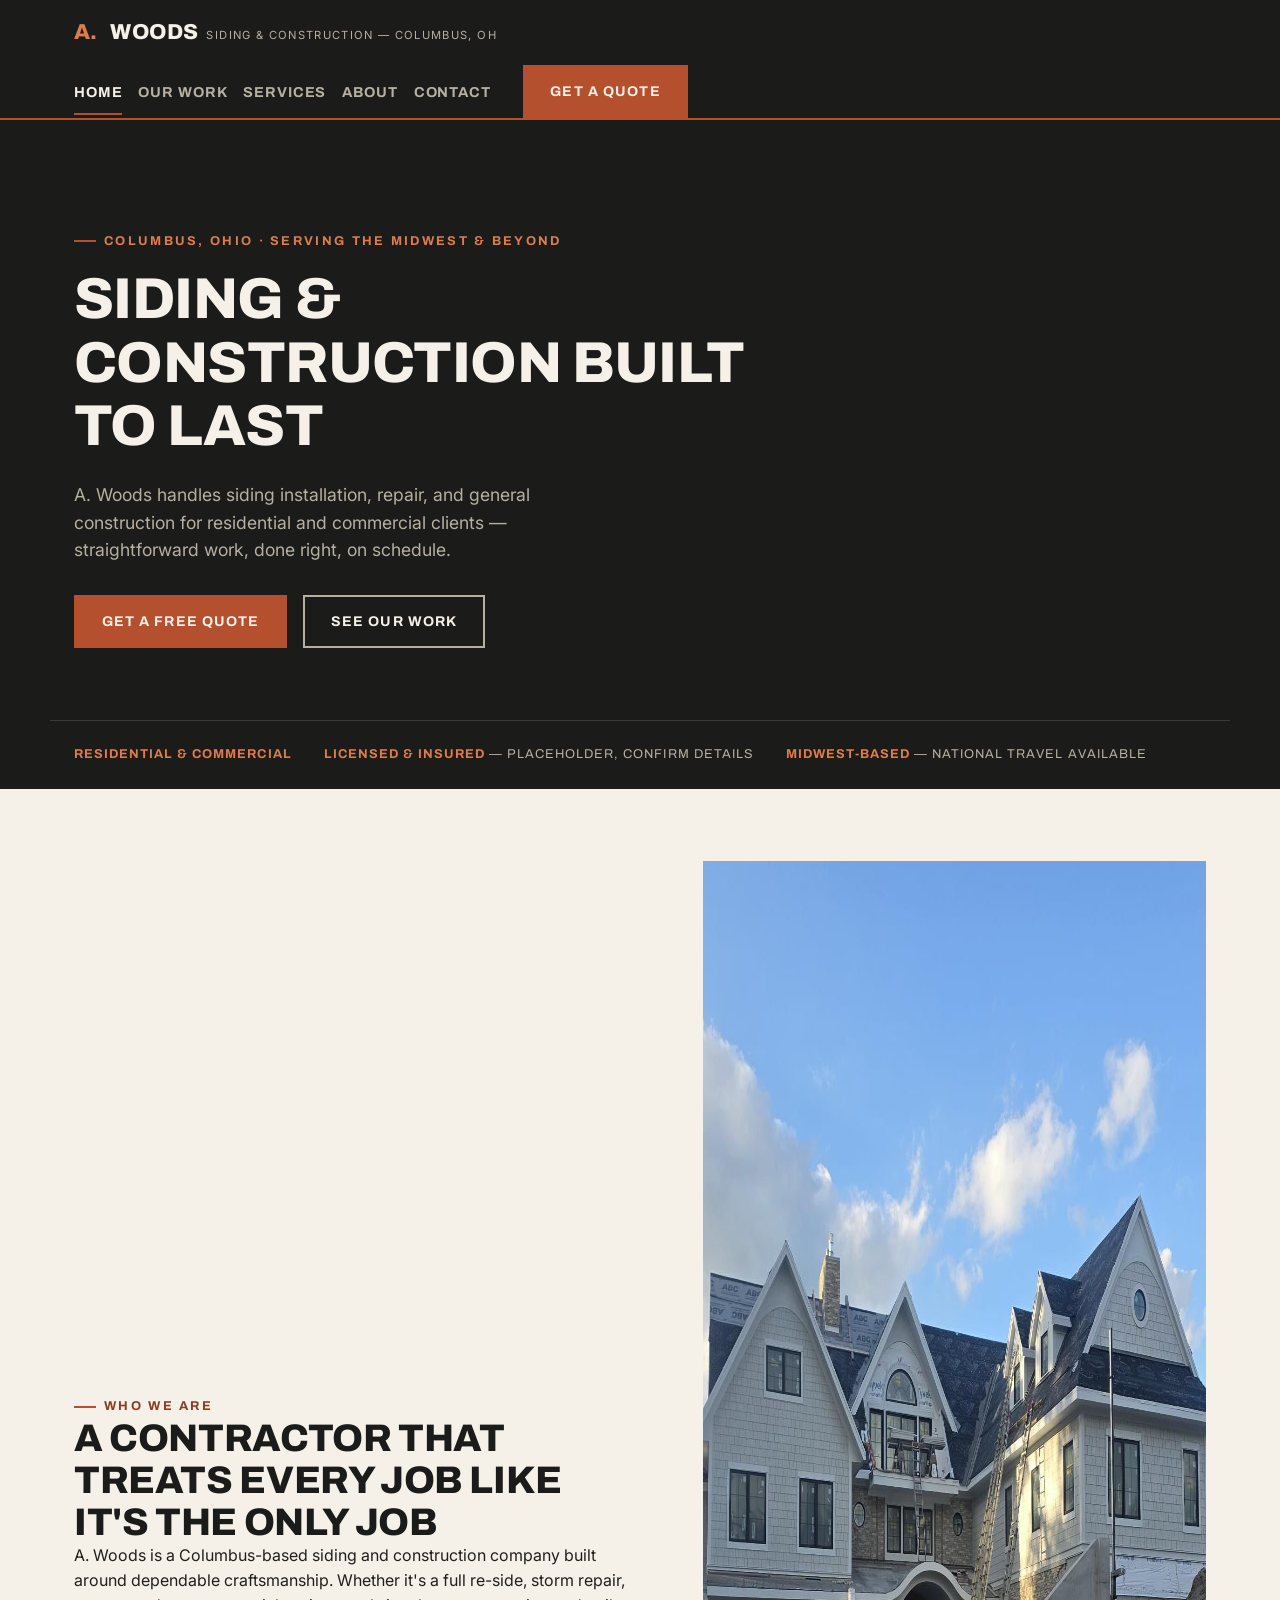
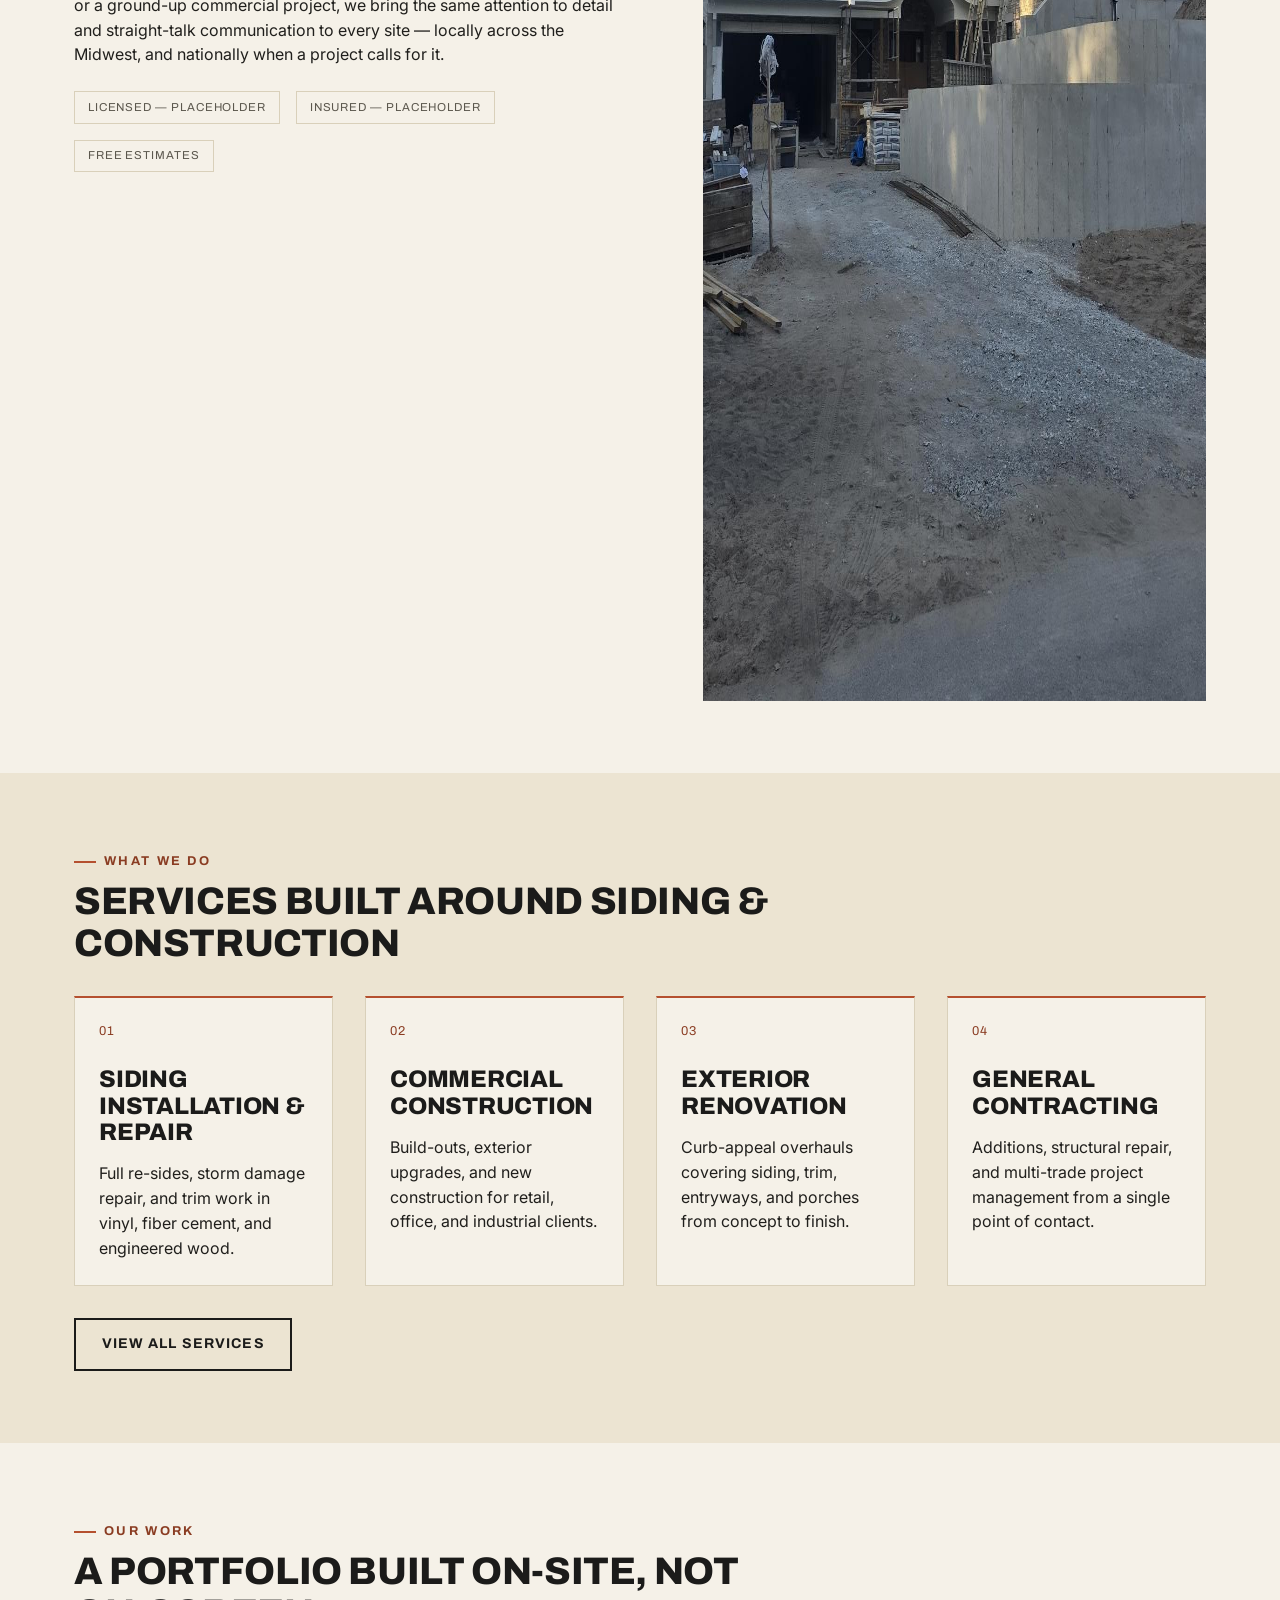
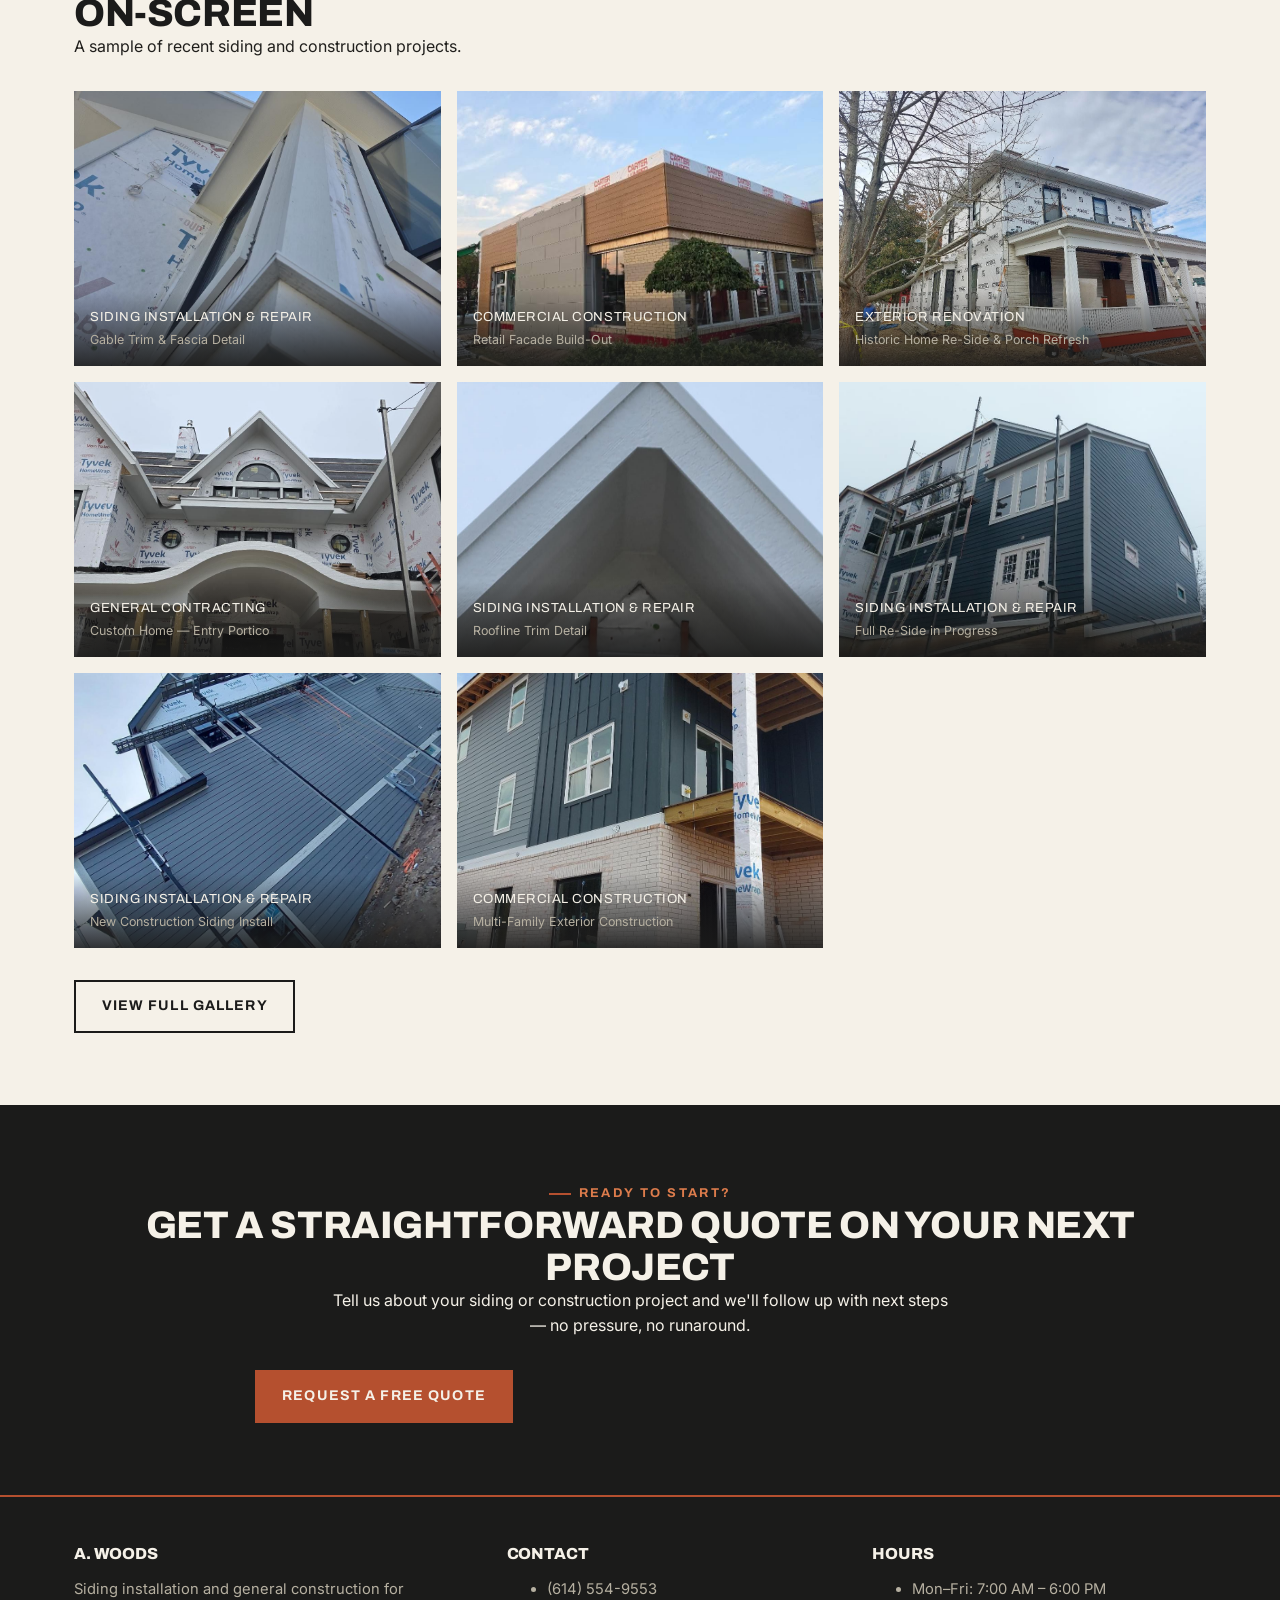
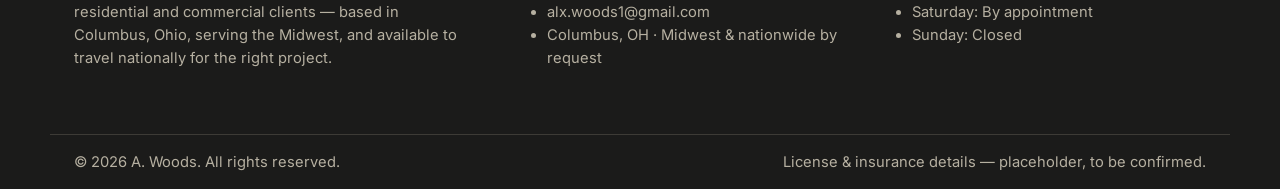
==== commit 4c5d4ad5: "Remove placeholder hero/banner graphics; fix mobile horizontal overflow Placeholder banner images (l" ====
--- a/index.html
+++ b/index.html
@@ -8,7 +8,8 @@
   <meta property="og:title" content="A. Woods | Siding & Construction Contractor" />
   <meta property="og:description" content="Siding installation and general construction, residential and commercial. Based in Columbus, Ohio — serving the Midwest and beyond." />
   <meta property="og:type" content="website" />
-  <!-- NOTE: og:url intentionally omitted — add an absolute URL once a permanent domain is live (see README migration checklist). -->
+  <meta property="og:url" content="https://a-woods.com/" />
+  <link rel="canonical" href="https://a-woods.com/" />
   <link rel="icon" type="image/svg+xml" href="images/icons/favicon.svg" />
   <link rel="preconnect" href="https://fonts.googleapis.com" />
   <link rel="preconnect" href="https://fonts.gstatic.com" crossorigin />
@@ -42,10 +43,9 @@
 
   <main id="main">
     <section class="hero">
-      <div class="hero__media">
-        <!-- PLACEHOLDER IMAGE — swap for a real job-site or finished-project photo -->
-        <img src="images/hero/hero-home.svg" alt="" loading="eager" width="1600" height="1000" />
-      </div>
+      <!-- No background photo yet — a solid panel reads cleaner than a stretched
+           placeholder graphic at wide aspect ratios. Add a real job-site or
+           finished-project photo into hero__media (see README) once available. -->
       <div class="hero__scrim"></div>
       <div class="container hero__content">
         <p class="eyebrow" style="color:var(--accent-light)">Columbus, Ohio · Serving the Midwest &amp; Beyond</p>
--- a/css/base.css
+++ b/css/base.css
@@ -55,6 +55,7 @@
 html {
   -webkit-text-size-adjust: 100%;
   scroll-behavior: smooth;
+  overflow-x: hidden;
 }
 
 body,
@@ -107,6 +108,7 @@
   color: var(--text);
   line-height: 1.55;
   font-size: 1rem;
+  overflow-wrap: break-word;
 }
 
 h1, h2, h3, h4 {
--- a/css/layout.css
+++ b/css/layout.css
@@ -228,6 +228,16 @@
   gap: var(--space-4);
 }
 
+/* Grid items default to min-width:auto, which refuses to shrink narrower
+   than their longest unbreakable word (e.g. an uppercase heading like
+   "CONSTRUCTION") — that silently forces the whole row wider than the
+   viewport on narrow screens. min-width:0 lets the track size correctly
+   and text wrap as normal instead. */
+.grid > *,
+.split > * {
+  min-width: 0;
+}
+
 .grid--2 {
   grid-template-columns: 1fr;
 }
--- a/css/components.css
+++ b/css/components.css
@@ -16,7 +16,7 @@
   text-transform: uppercase;
   border: var(--border-w) solid transparent;
   transition: transform 0.12s ease-out, background-color 0.12s ease-out, color 0.12s ease-out;
-  white-space: nowrap;
+  text-align: center;
 }
 
 .btn:active {
@@ -444,9 +444,17 @@
   gap: var(--space-3);
 }
 
+.form > * {
+  min-width: 0;
+}
+
 .form__row {
   display: grid;
   gap: var(--space-3);
+}
+
+.form__row > * {
+  min-width: 0;
 }
 
 @media (min-width: 640px) {
@@ -459,6 +467,11 @@
   display: flex;
   flex-direction: column;
   gap: 0.4rem;
+  min-width: 0;
+}
+
+.field > * {
+  min-width: 0;
 }
 
 .field label {
@@ -473,6 +486,8 @@
 .field input,
 .field select,
 .field textarea {
+  width: 100%;
+  min-width: 0;
   border: 1px solid var(--line);
   background: var(--paper);
   padding: 0.75rem 0.9rem;
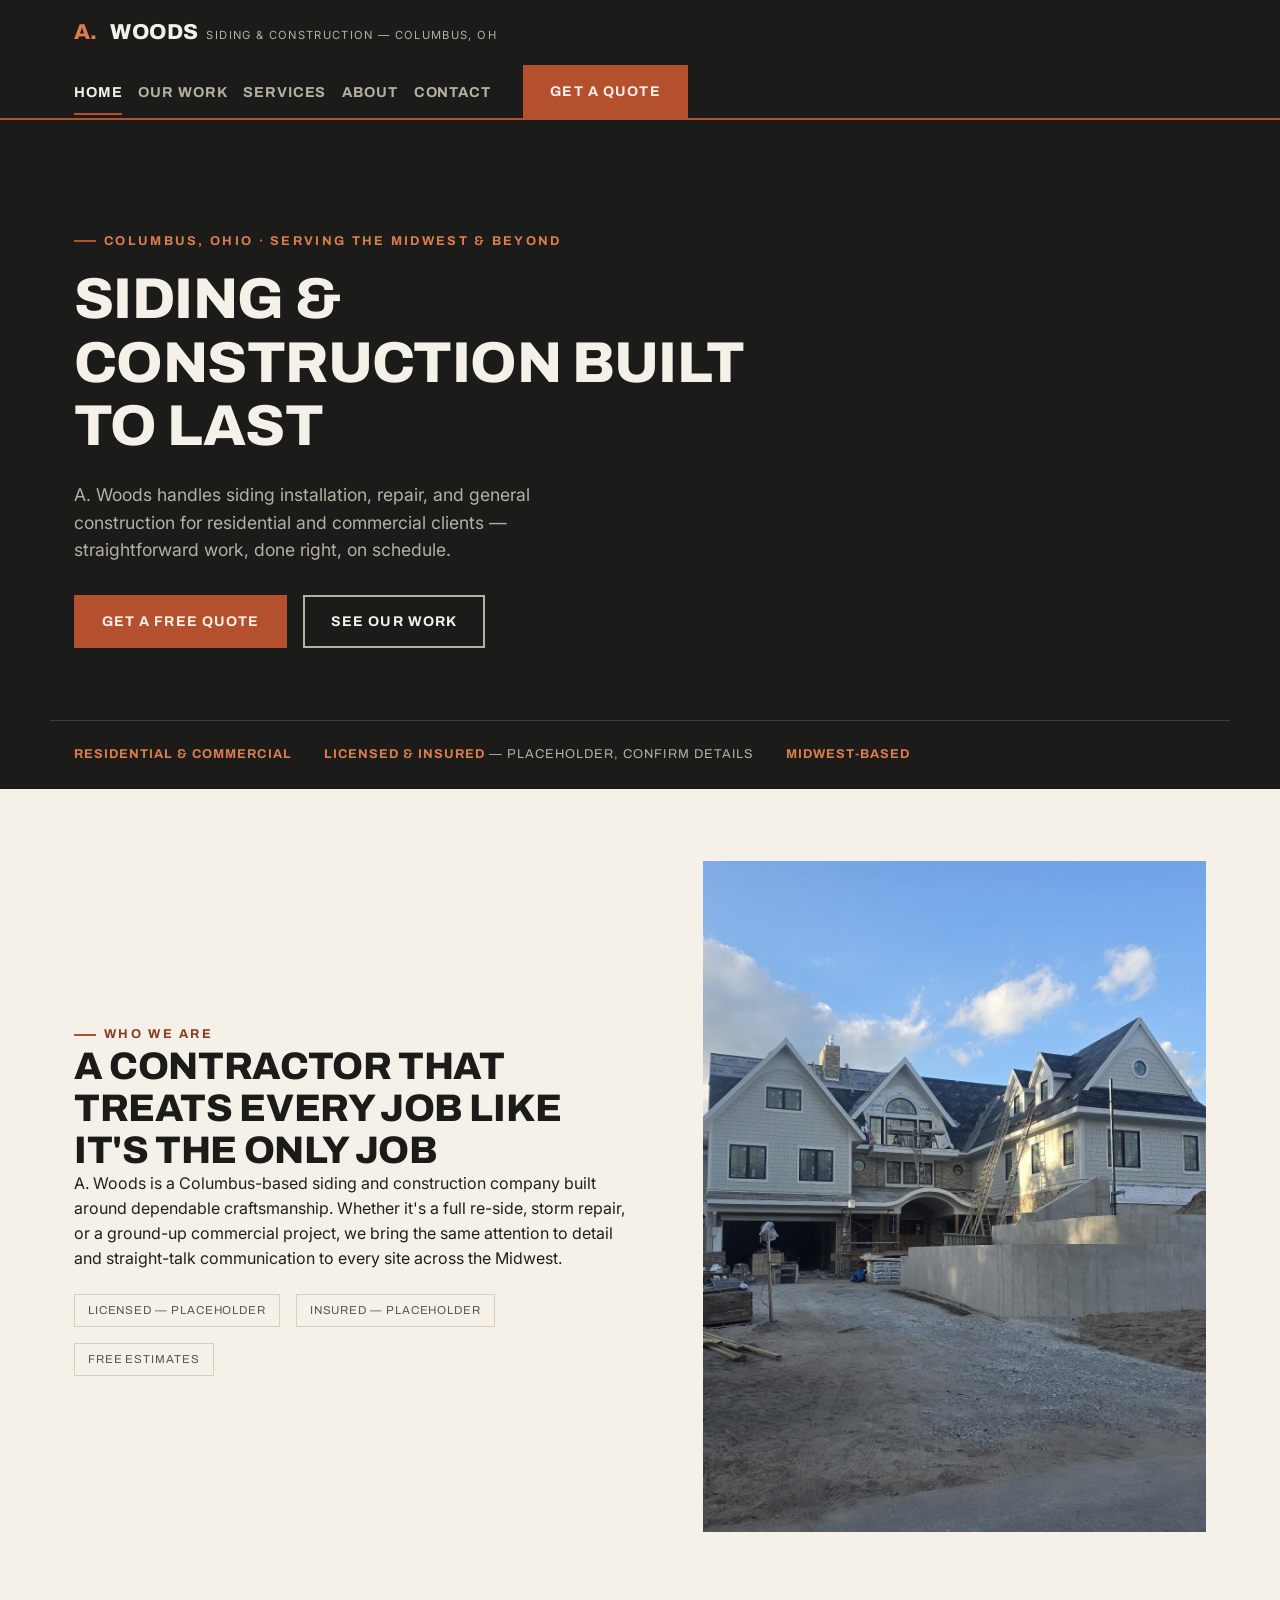
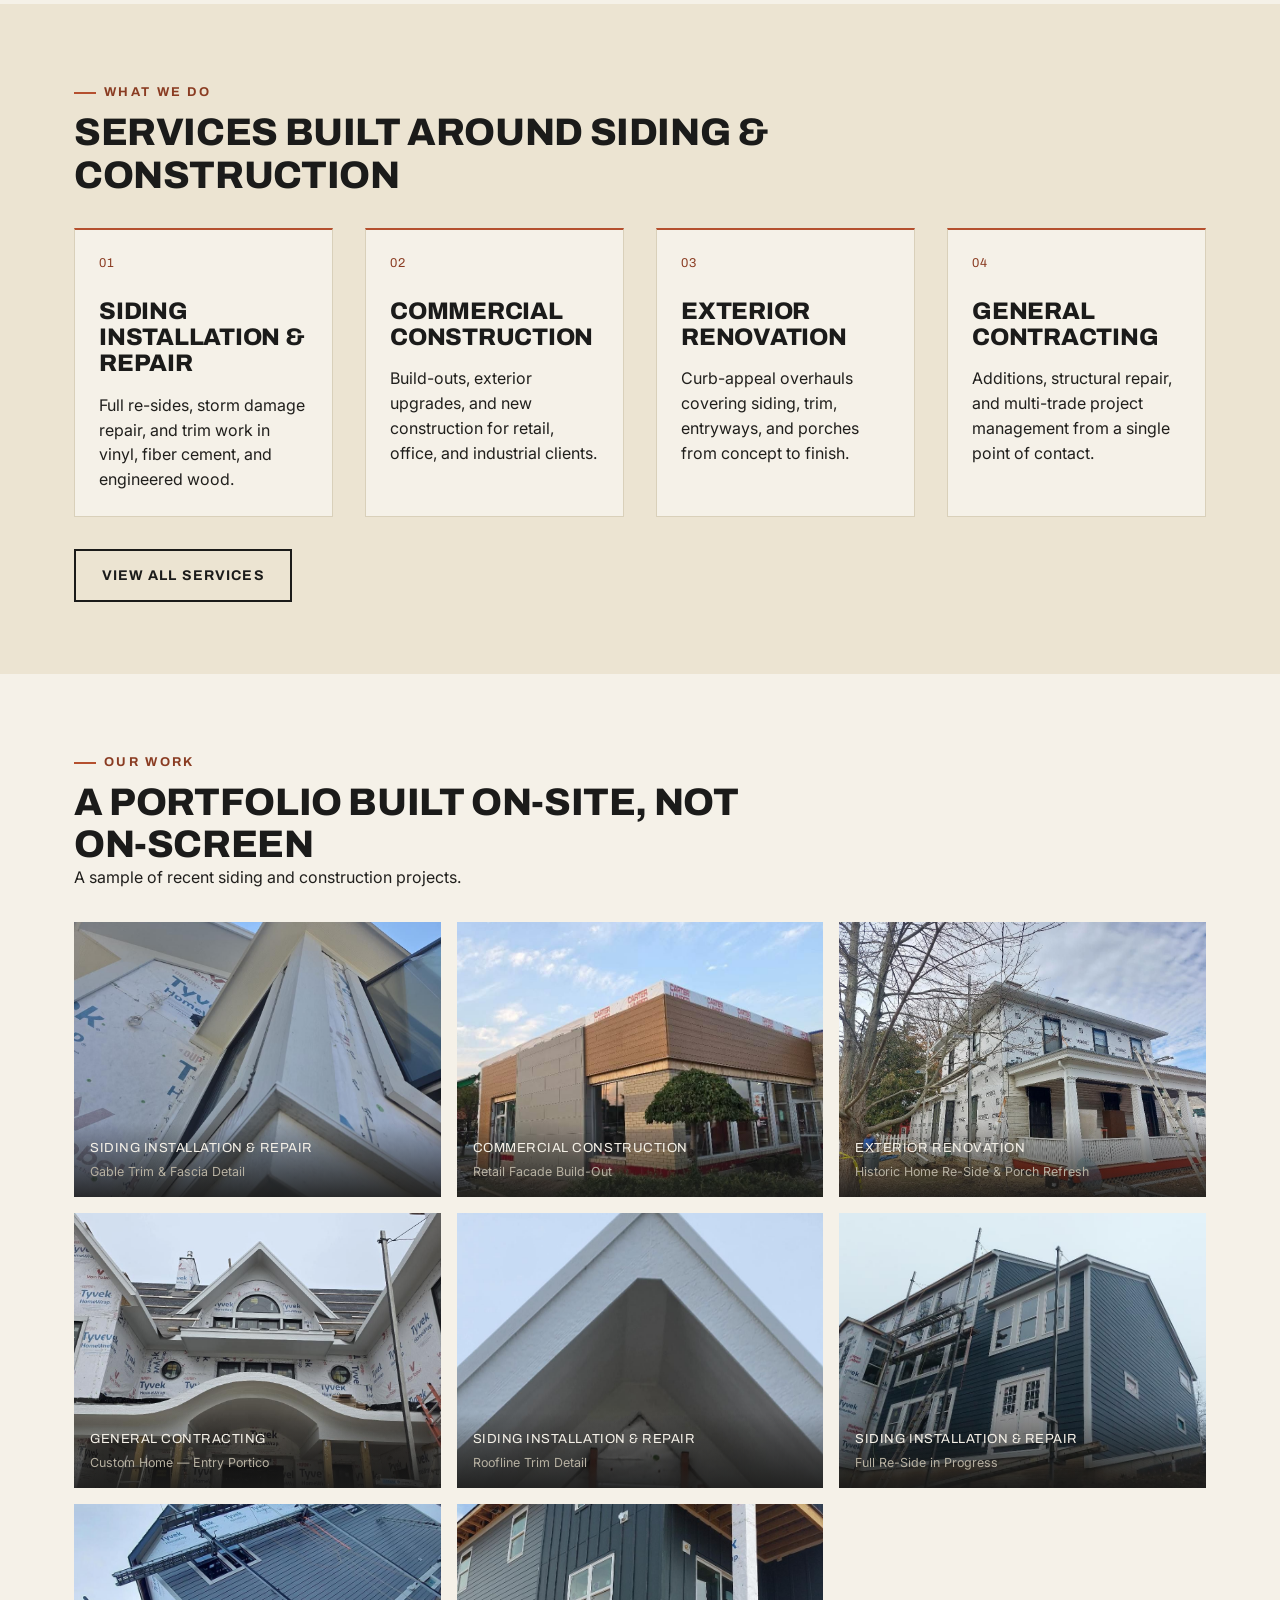
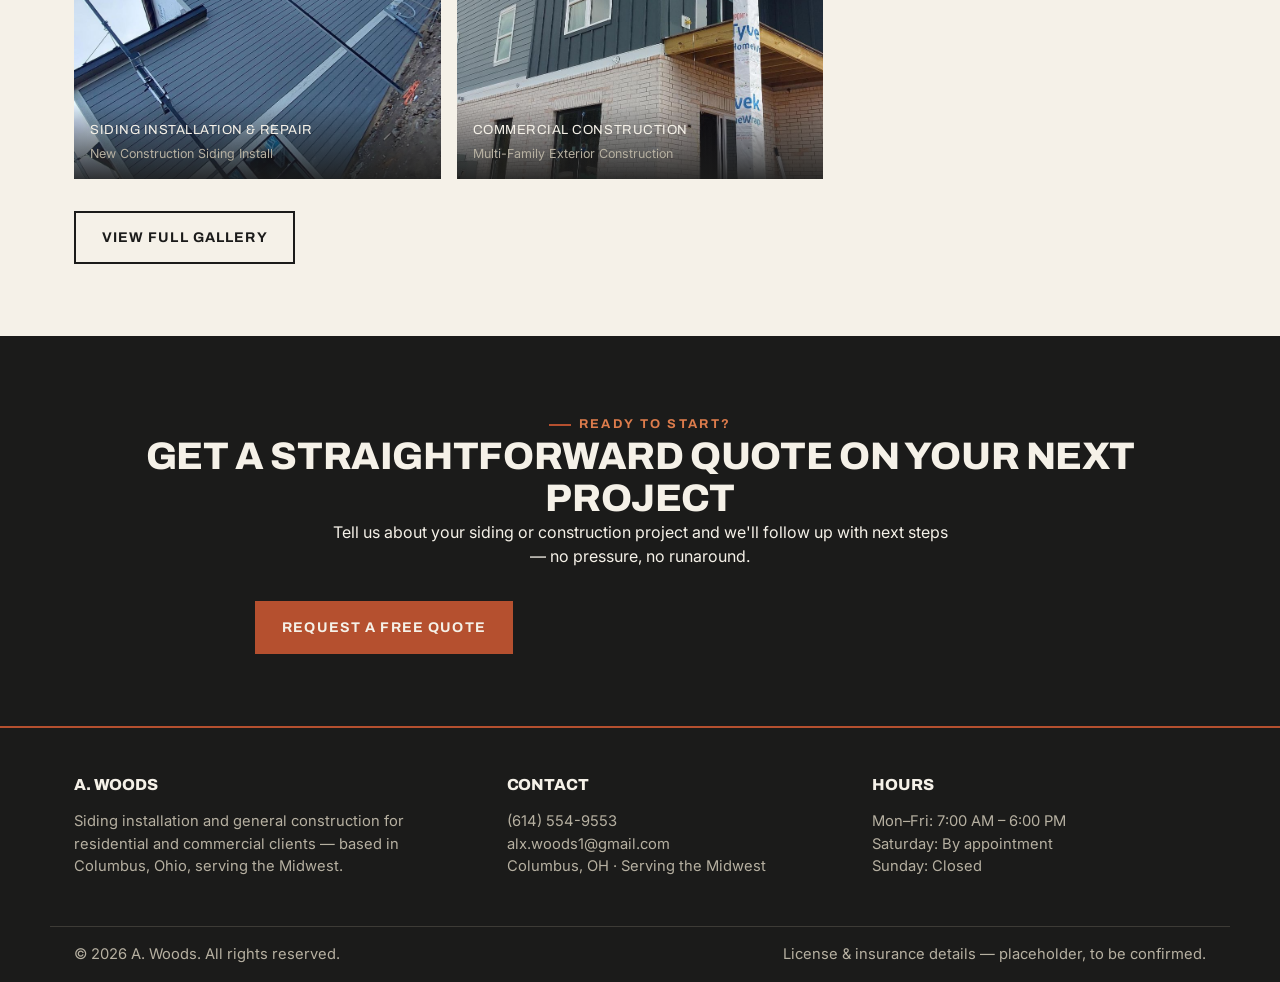
==== commit 505624bc: "Remove national-travel messaging; Midwest-only service area Drops "willing to travel nationally" fra" ====
--- a/index.html
+++ b/index.html
@@ -4,7 +4,7 @@
   <meta charset="UTF-8" />
   <meta name="viewport" content="width=device-width, initial-scale=1.0" />
   <title>A. Woods | Siding &amp; Construction Contractor — Columbus, OH</title>
-  <meta name="description" content="A. Woods is a Columbus, Ohio-based siding installation and general construction contractor serving the Midwest and available nationally. Explore our project gallery and request a free quote." />
+  <meta name="description" content="A. Woods is a Columbus, Ohio-based siding installation and general construction contractor serving the Midwest. Explore our project gallery and request a free quote." />
   <meta property="og:title" content="A. Woods | Siding & Construction Contractor" />
   <meta property="og:description" content="Siding installation and general construction, residential and commercial. Based in Columbus, Ohio — serving the Midwest and beyond." />
   <meta property="og:type" content="website" />
@@ -59,7 +59,7 @@
       <div class="container hero__strip">
         <span><strong>Residential &amp; Commercial</strong></span>
         <span><strong>Licensed &amp; Insured</strong> — placeholder, confirm details</span>
-        <span><strong>Midwest-Based</strong> — national travel available</span>
+        <span><strong>Midwest-Based</strong></span>
       </div>
     </section>
 
@@ -68,7 +68,7 @@
         <div>
           <p class="eyebrow">Who We Are</p>
           <h2>A Contractor That Treats Every Job Like It's the Only Job</h2>
-          <p>A. Woods is a Columbus-based siding and construction company built around dependable craftsmanship. Whether it's a full re-side, storm repair, or a ground-up commercial project, we bring the same attention to detail and straight-talk communication to every site — locally across the Midwest, and nationally when a project calls for it.</p>
+          <p>A. Woods is a Columbus-based siding and construction company built around dependable craftsmanship. Whether it's a full re-side, storm repair, or a ground-up commercial project, we bring the same attention to detail and straight-talk communication to every site across the Midwest.</p>
           <div class="badge-row">
             <span class="badge">Licensed — placeholder</span>
             <span class="badge">Insured — placeholder</span>
@@ -139,14 +139,14 @@
     <div class="container site-footer__grid">
       <div>
         <h3>A. Woods</h3>
-        <p>Siding installation and general construction for residential and commercial clients — based in Columbus, Ohio, serving the Midwest, and available to travel nationally for the right project.</p>
+        <p>Siding installation and general construction for residential and commercial clients — based in Columbus, Ohio, serving the Midwest.</p>
       </div>
       <div>
         <h3>Contact</h3>
         <ul>
           <li><a href="tel:+16145549553">(614) 554-9553</a></li>
           <li><a href="mailto:alx.woods1@gmail.com">alx.woods1@gmail.com</a></li>
-          <li>Columbus, OH · Midwest &amp; nationwide by request</li>
+          <li>Columbus, OH · Serving the Midwest</li>
         </ul>
       </div>
       <div>
--- a/css/base.css
+++ b/css/base.css
@@ -64,7 +64,7 @@
   margin: 0;
 }
 
-ul[class], ol[class] {
+ul, ol {
   margin: 0;
   padding: 0;
   list-style: none;
@@ -72,6 +72,7 @@
 
 img, picture, svg {
   max-width: 100%;
+  height: auto;
   display: block;
 }
 
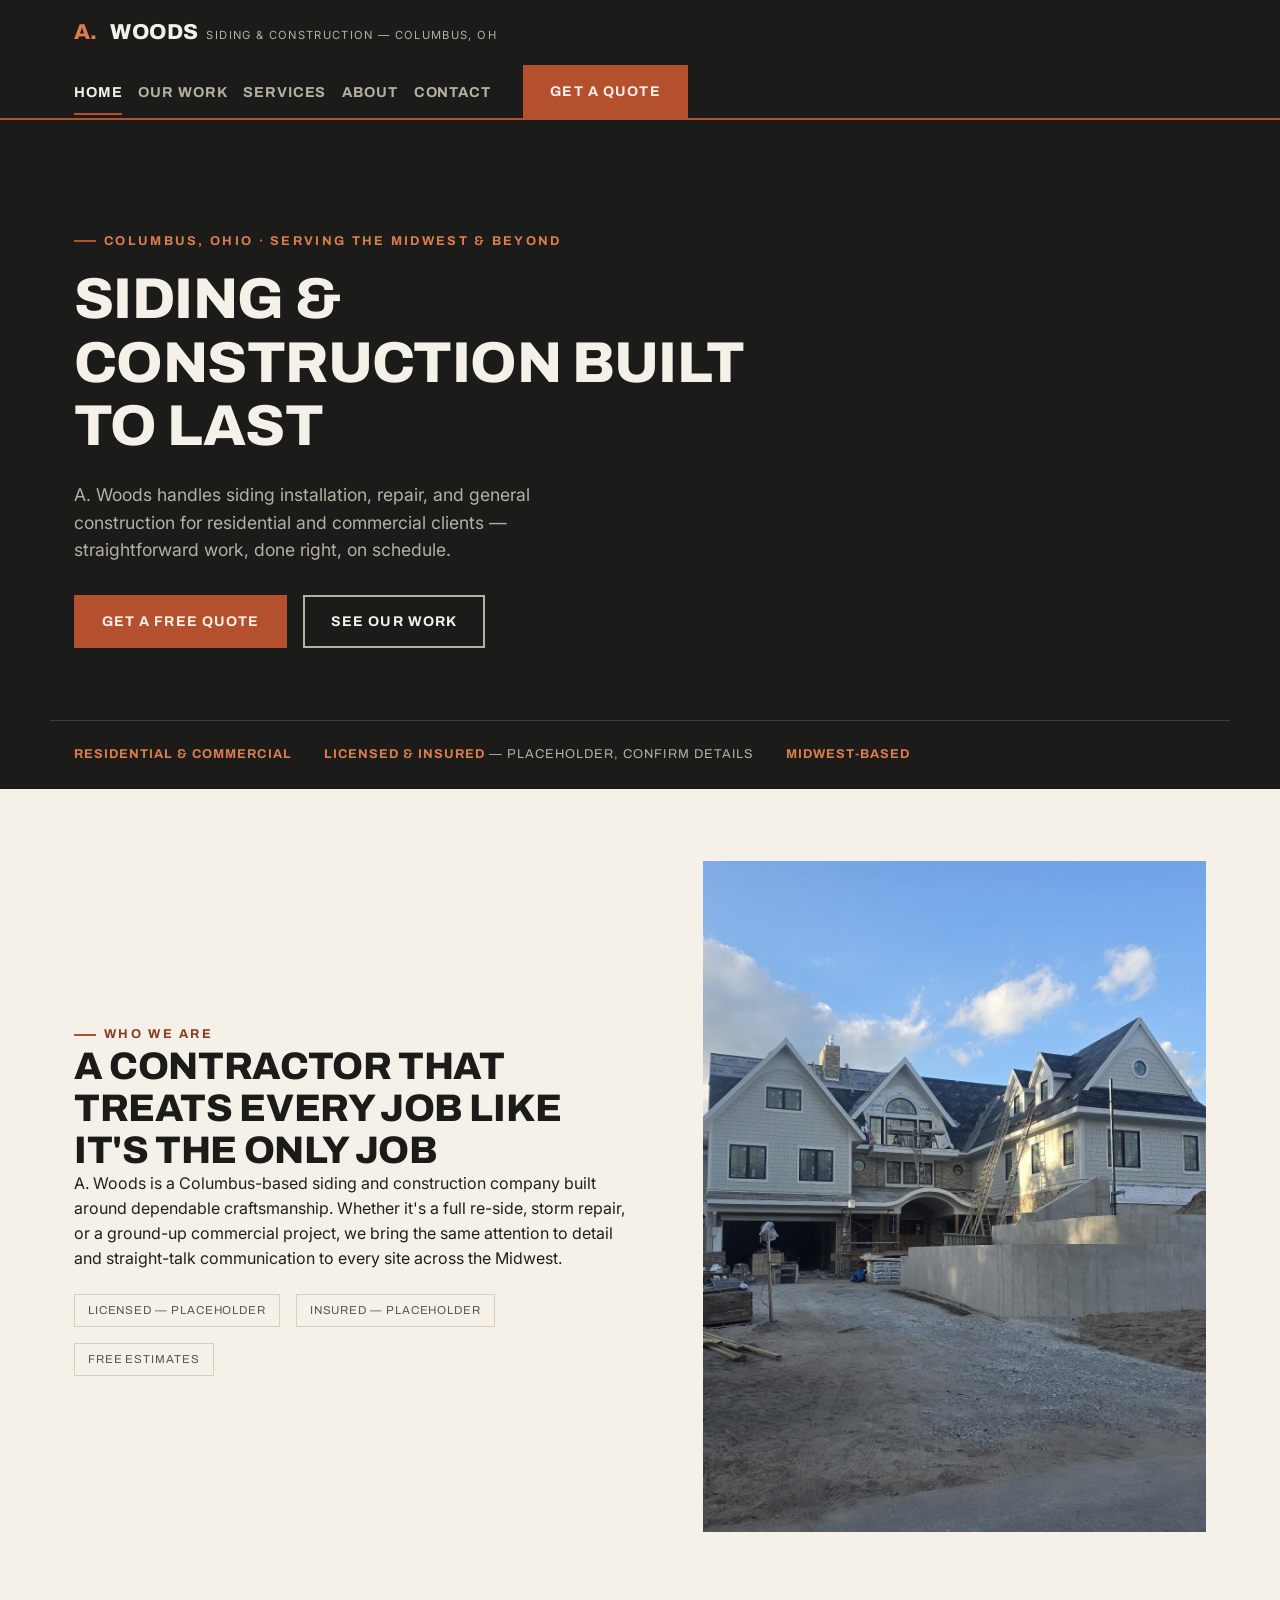
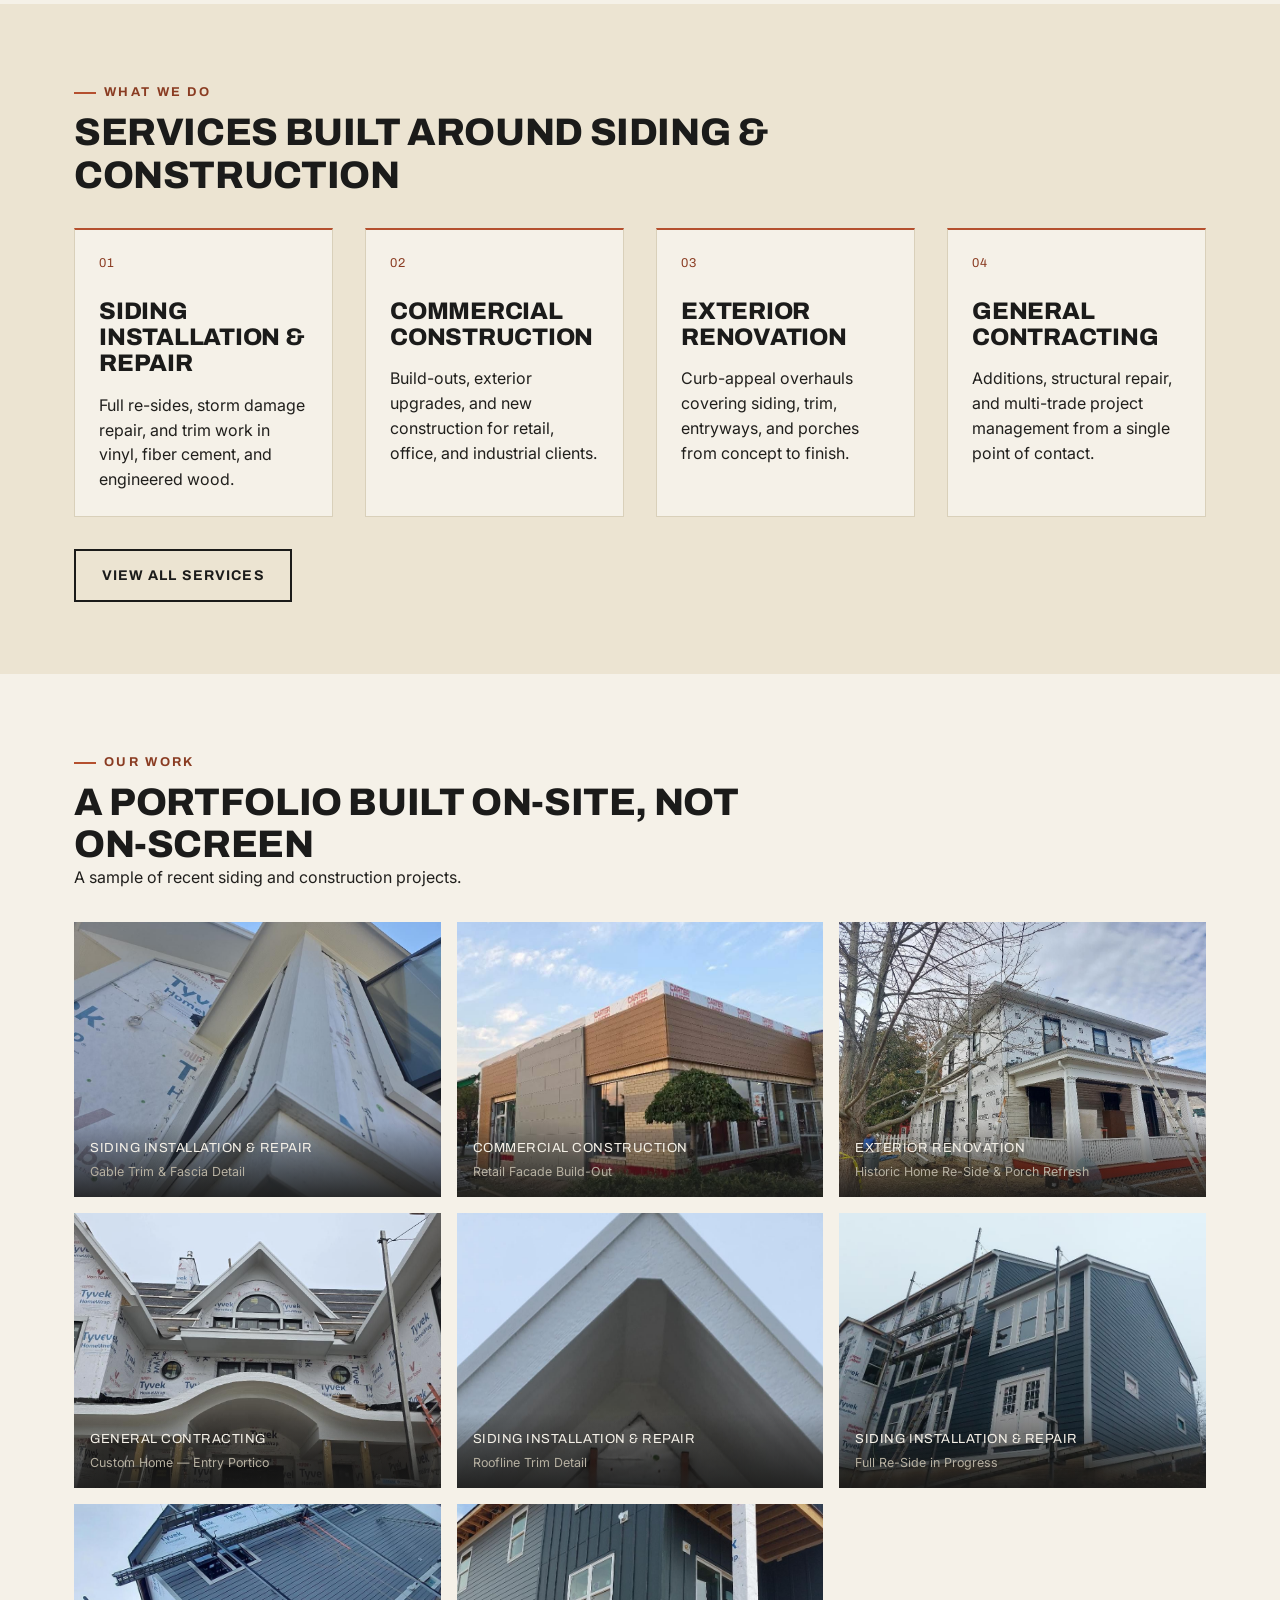
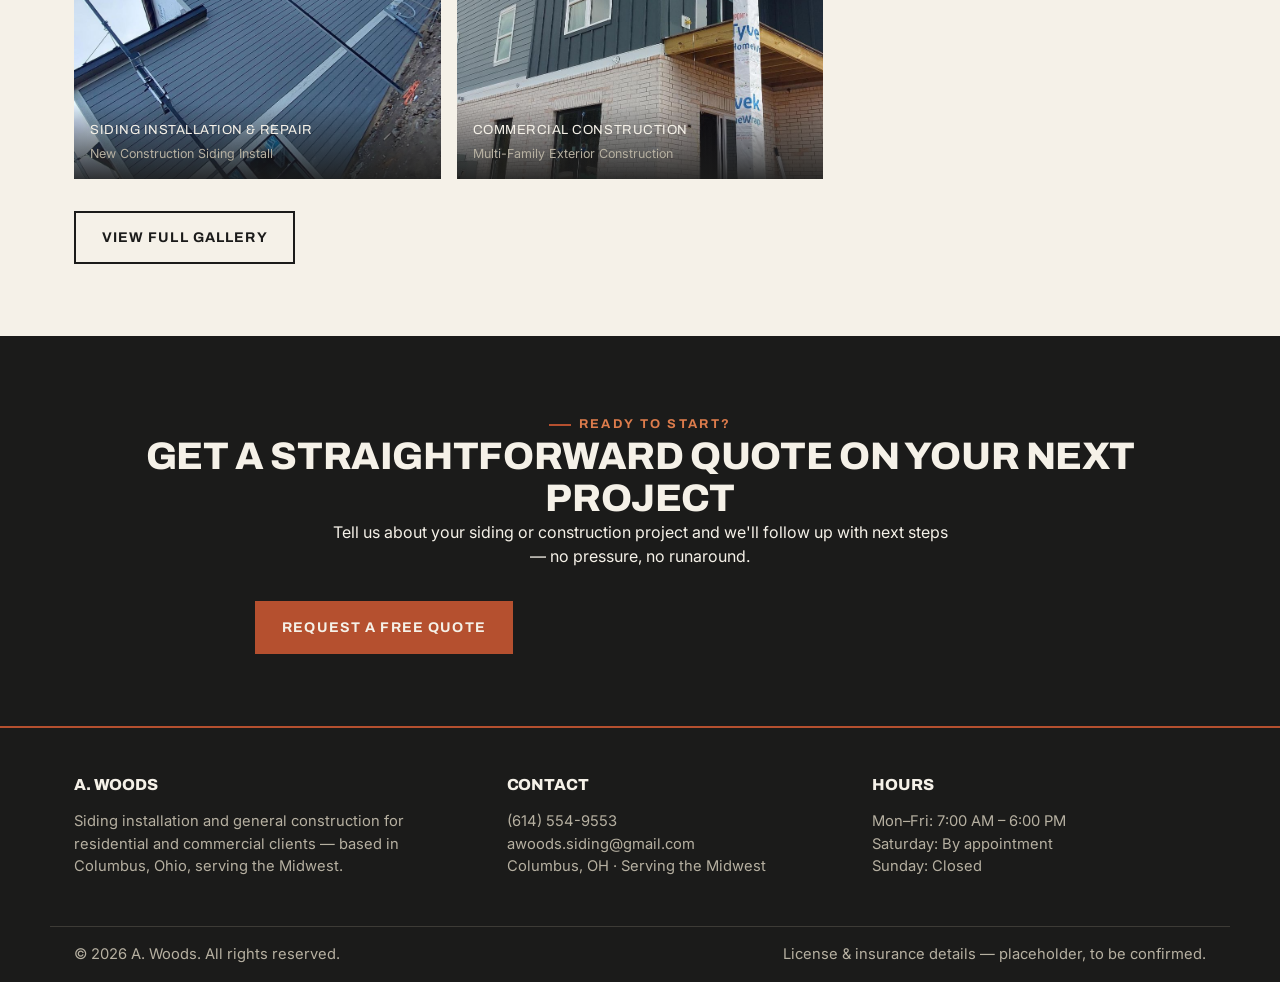
==== commit 72e42021: "Switch contact email to awoods.siding@gmail.com Updates the mailto links and displayed address acros" ====
--- a/index.html
+++ b/index.html
@@ -145,7 +145,7 @@
         <h3>Contact</h3>
         <ul>
           <li><a href="tel:+16145549553">(614) 554-9553</a></li>
-          <li><a href="mailto:alx.woods1@gmail.com">alx.woods1@gmail.com</a></li>
+          <li><a href="mailto:awoods.siding@gmail.com">awoods.siding@gmail.com</a></li>
           <li>Columbus, OH · Serving the Midwest</li>
         </ul>
       </div>
--- a/css/layout.css
+++ b/css/layout.css
@@ -247,12 +247,16 @@
 }
 
 .grid--4 {
-  grid-template-columns: repeat(2, 1fr);
+  grid-template-columns: 1fr;
 }
 
 @media (min-width: 640px) {
   .grid--2 { grid-template-columns: repeat(2, 1fr); }
   .grid--3 { grid-template-columns: repeat(2, 1fr); }
+}
+
+@media (min-width: 700px) {
+  .grid--4 { grid-template-columns: repeat(2, 1fr); }
 }
 
 @media (min-width: 960px) {
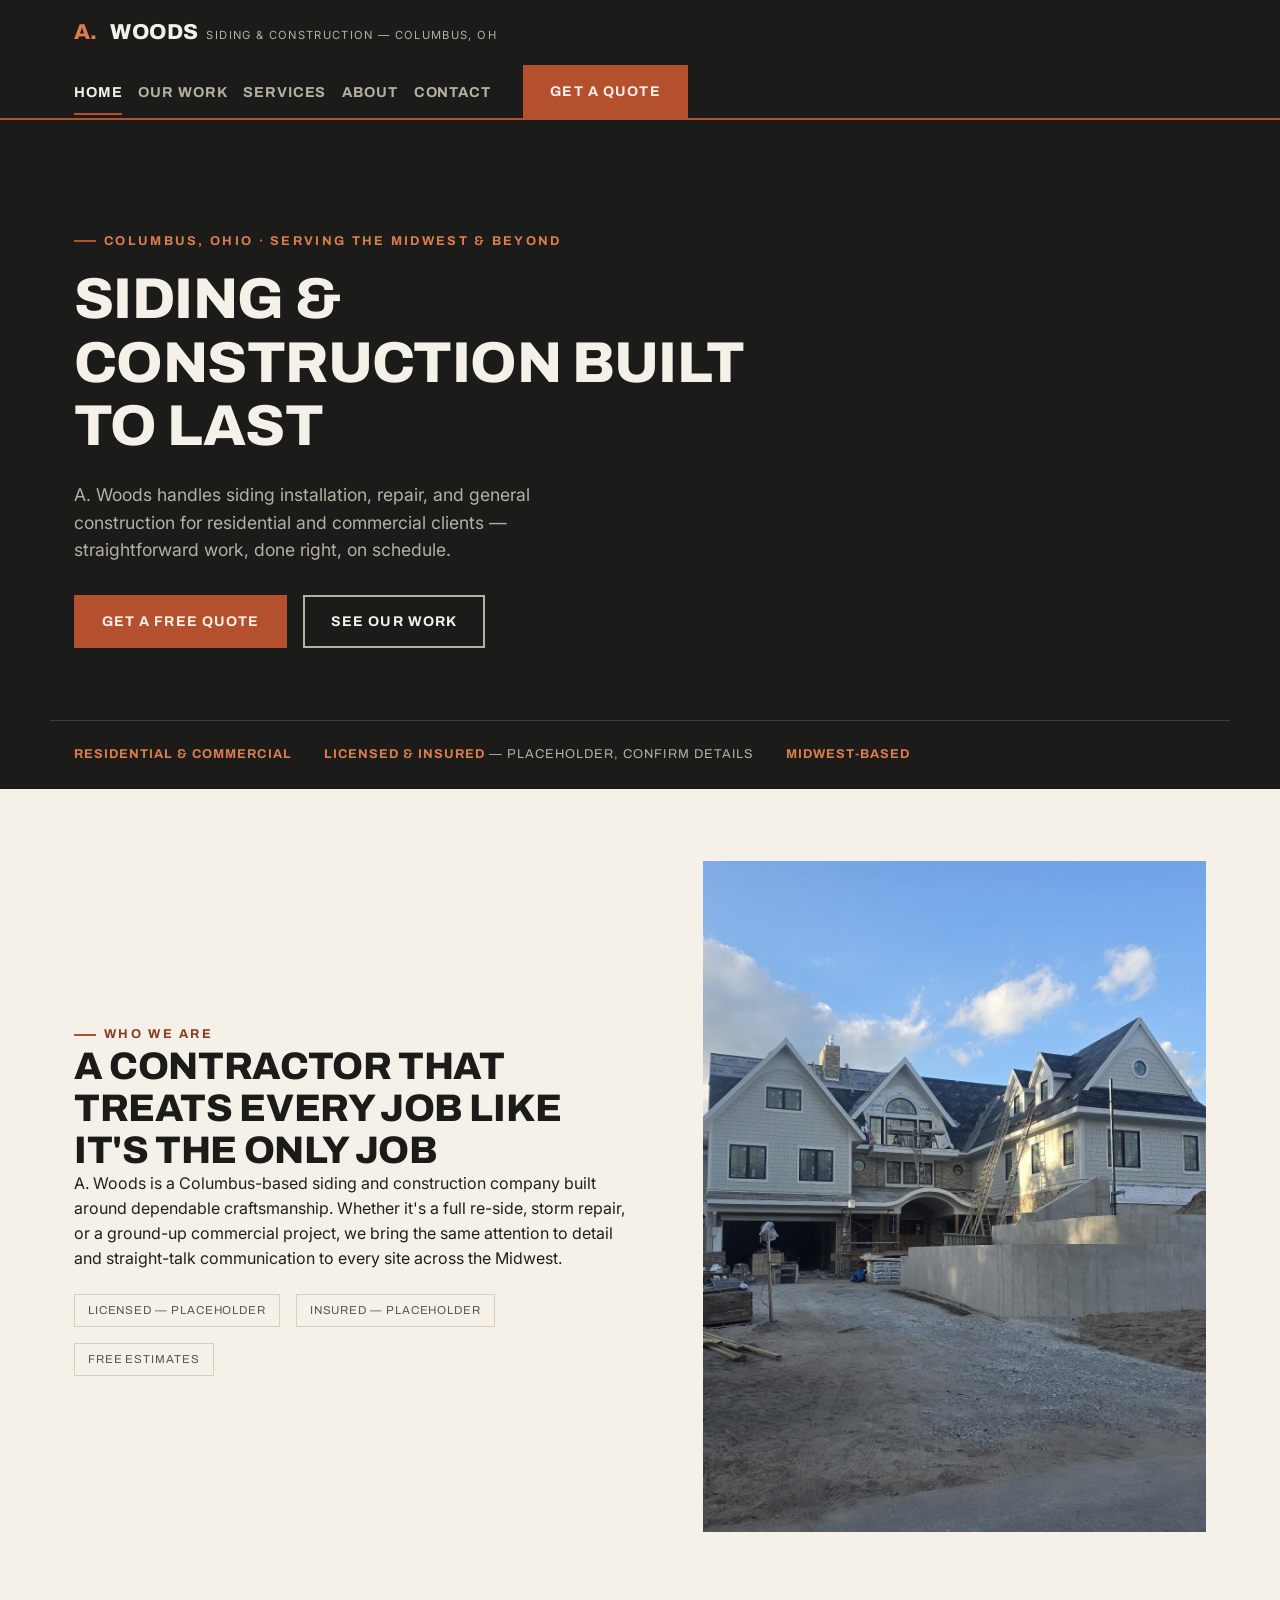
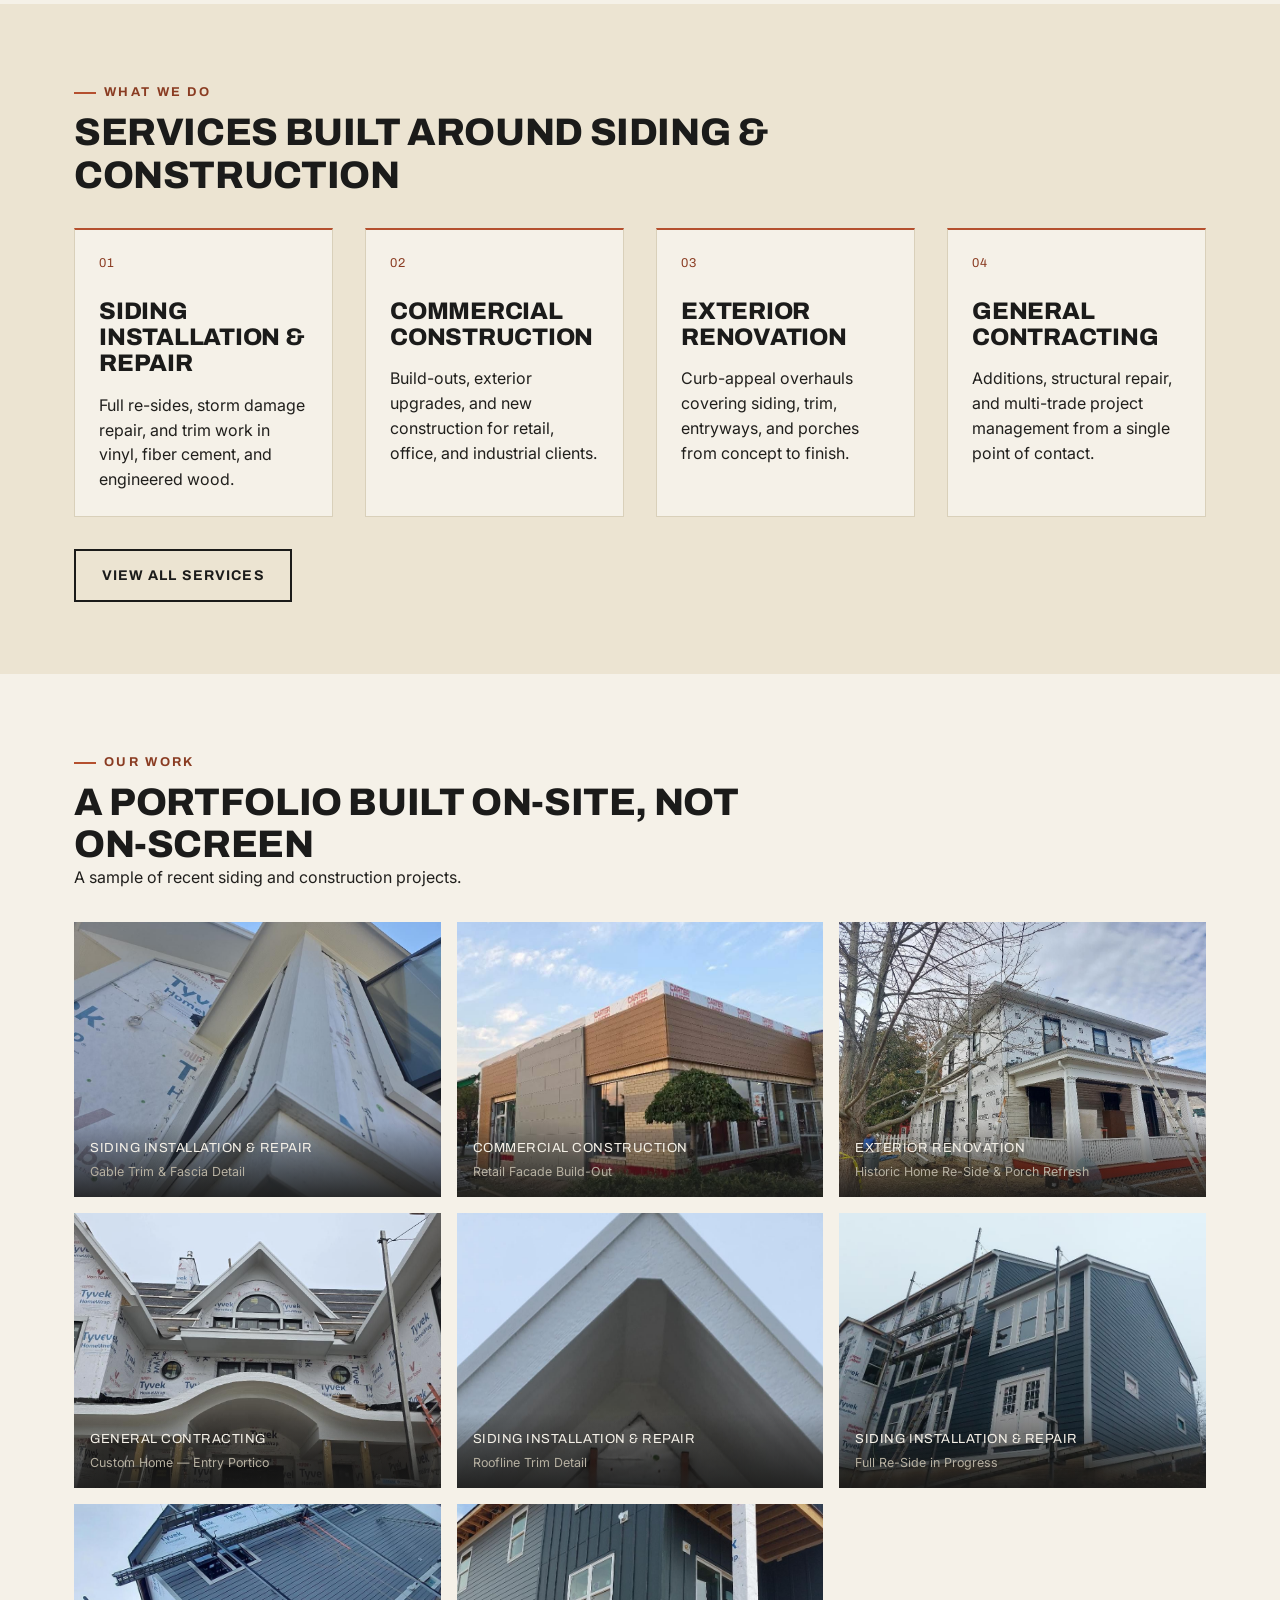
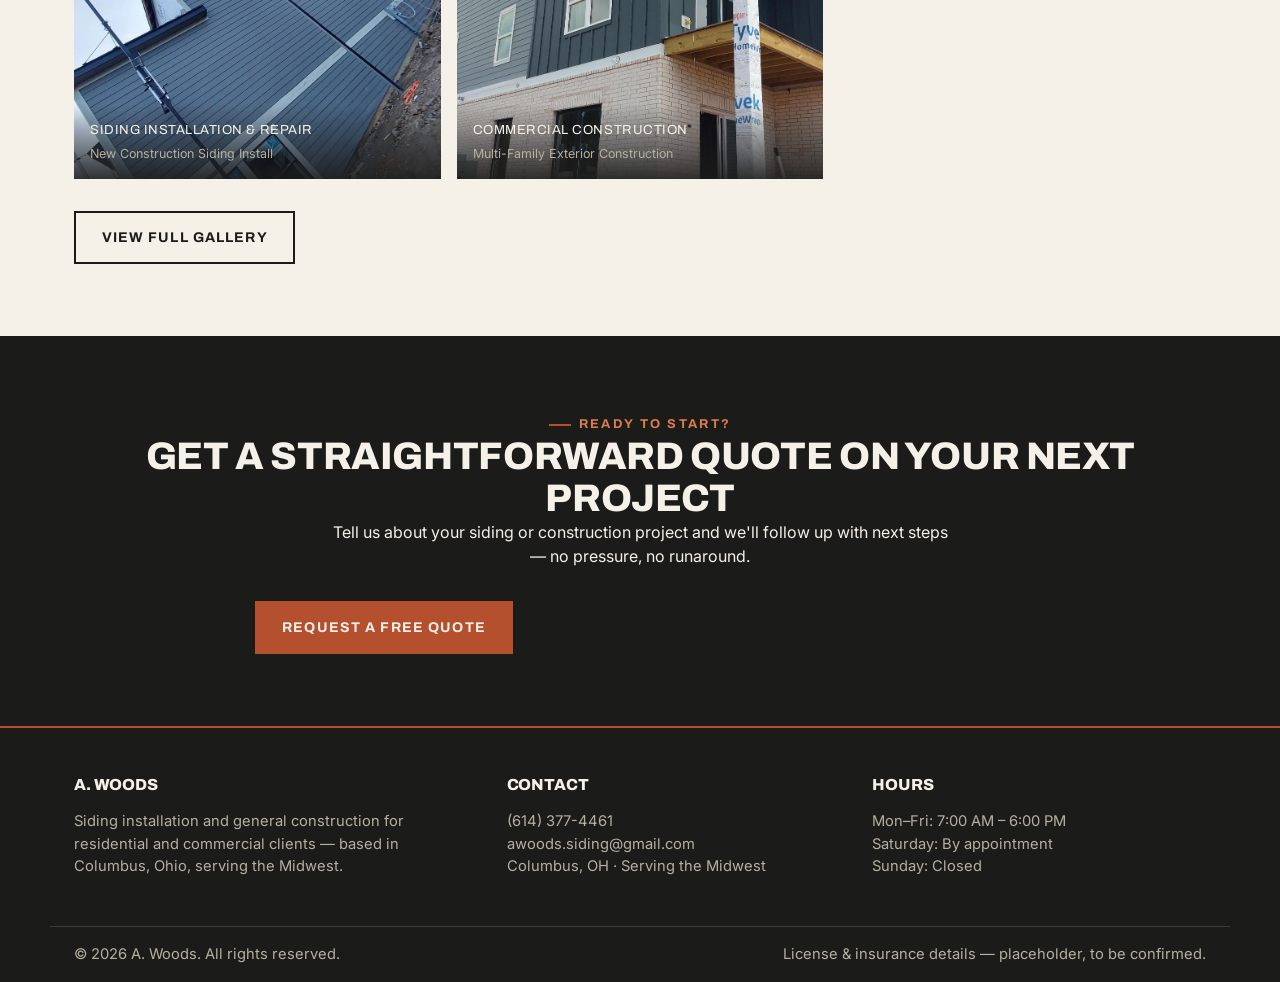
==== commit d8ff427f: "Update contact phone number site-wide Replaces the placeholder number with the real mobile line acro" ====
--- a/index.html
+++ b/index.html
@@ -144,7 +144,7 @@
       <div>
         <h3>Contact</h3>
         <ul>
-          <li><a href="tel:+16145549553">(614) 554-9553</a></li>
+          <li><a href="tel:+16143774461">(614) 377-4461</a></li>
           <li><a href="mailto:awoods.siding@gmail.com">awoods.siding@gmail.com</a></li>
           <li>Columbus, OH · Serving the Midwest</li>
         </ul>
